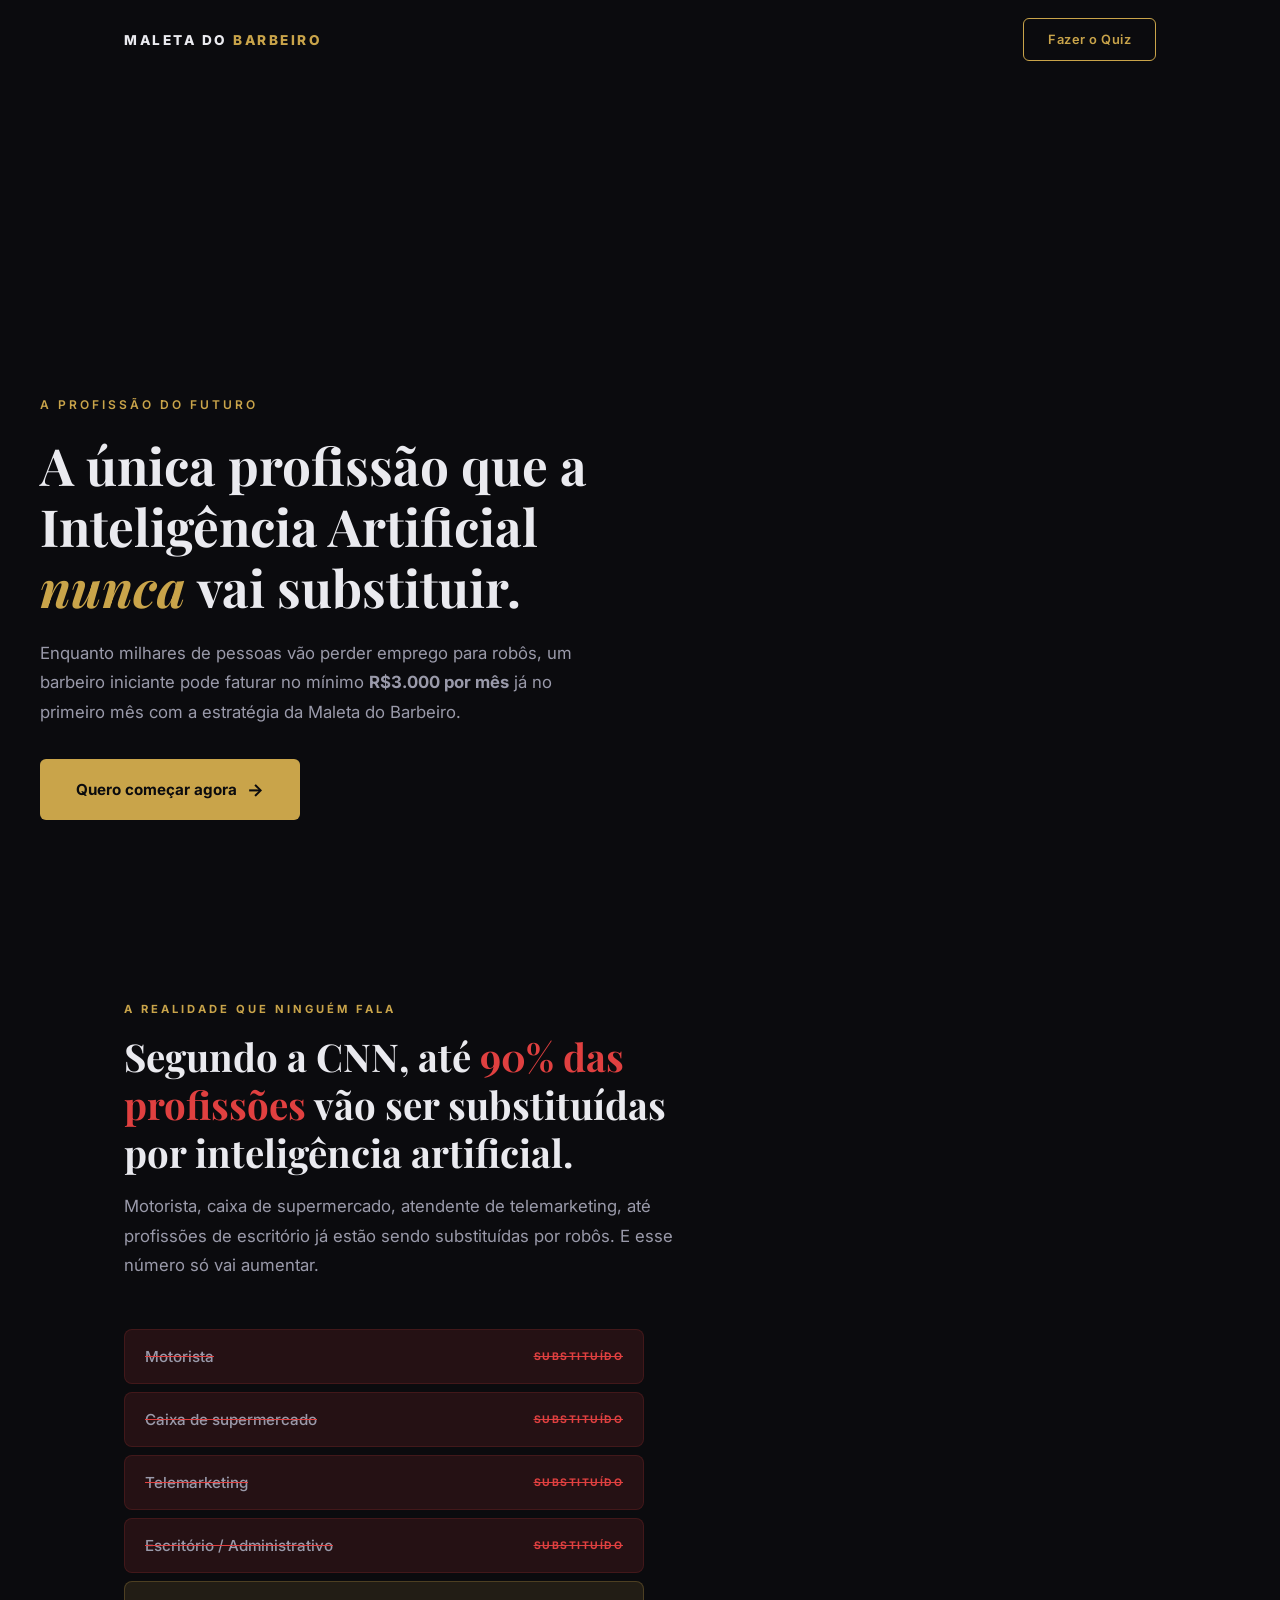
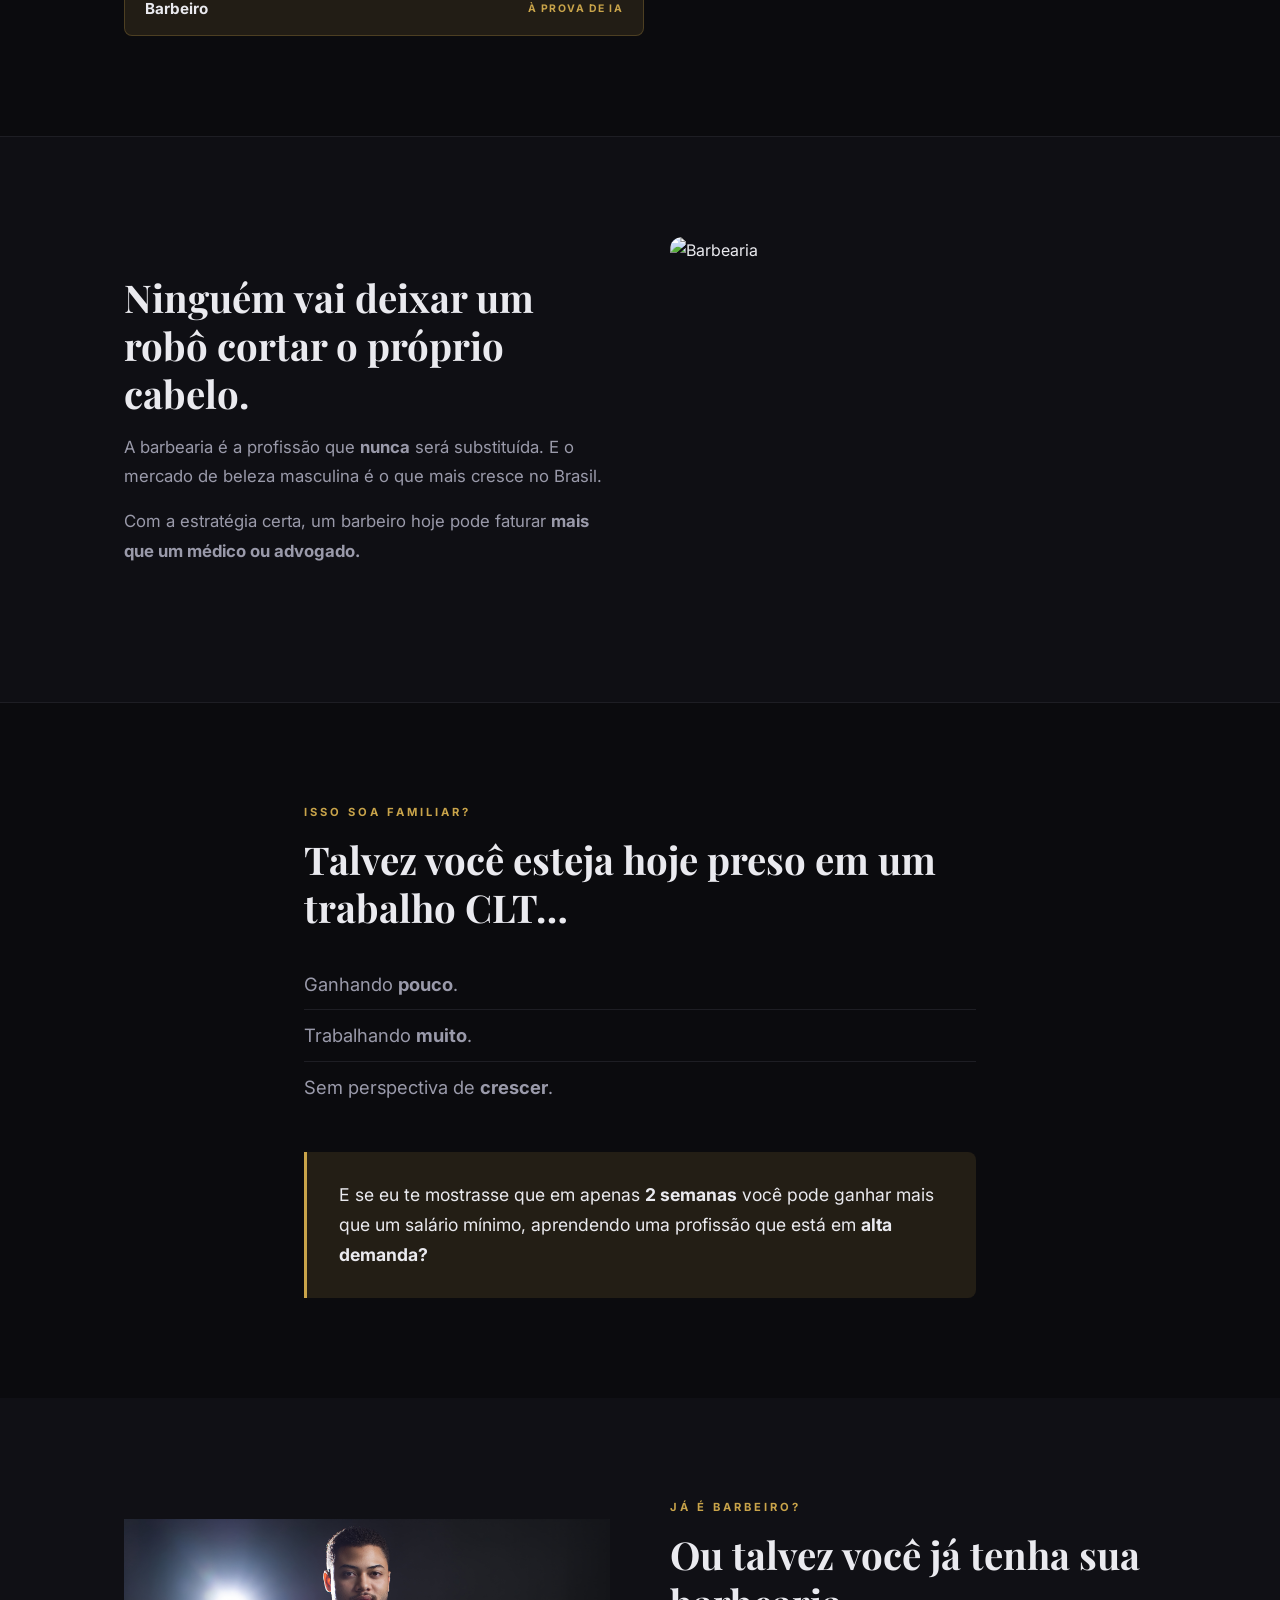
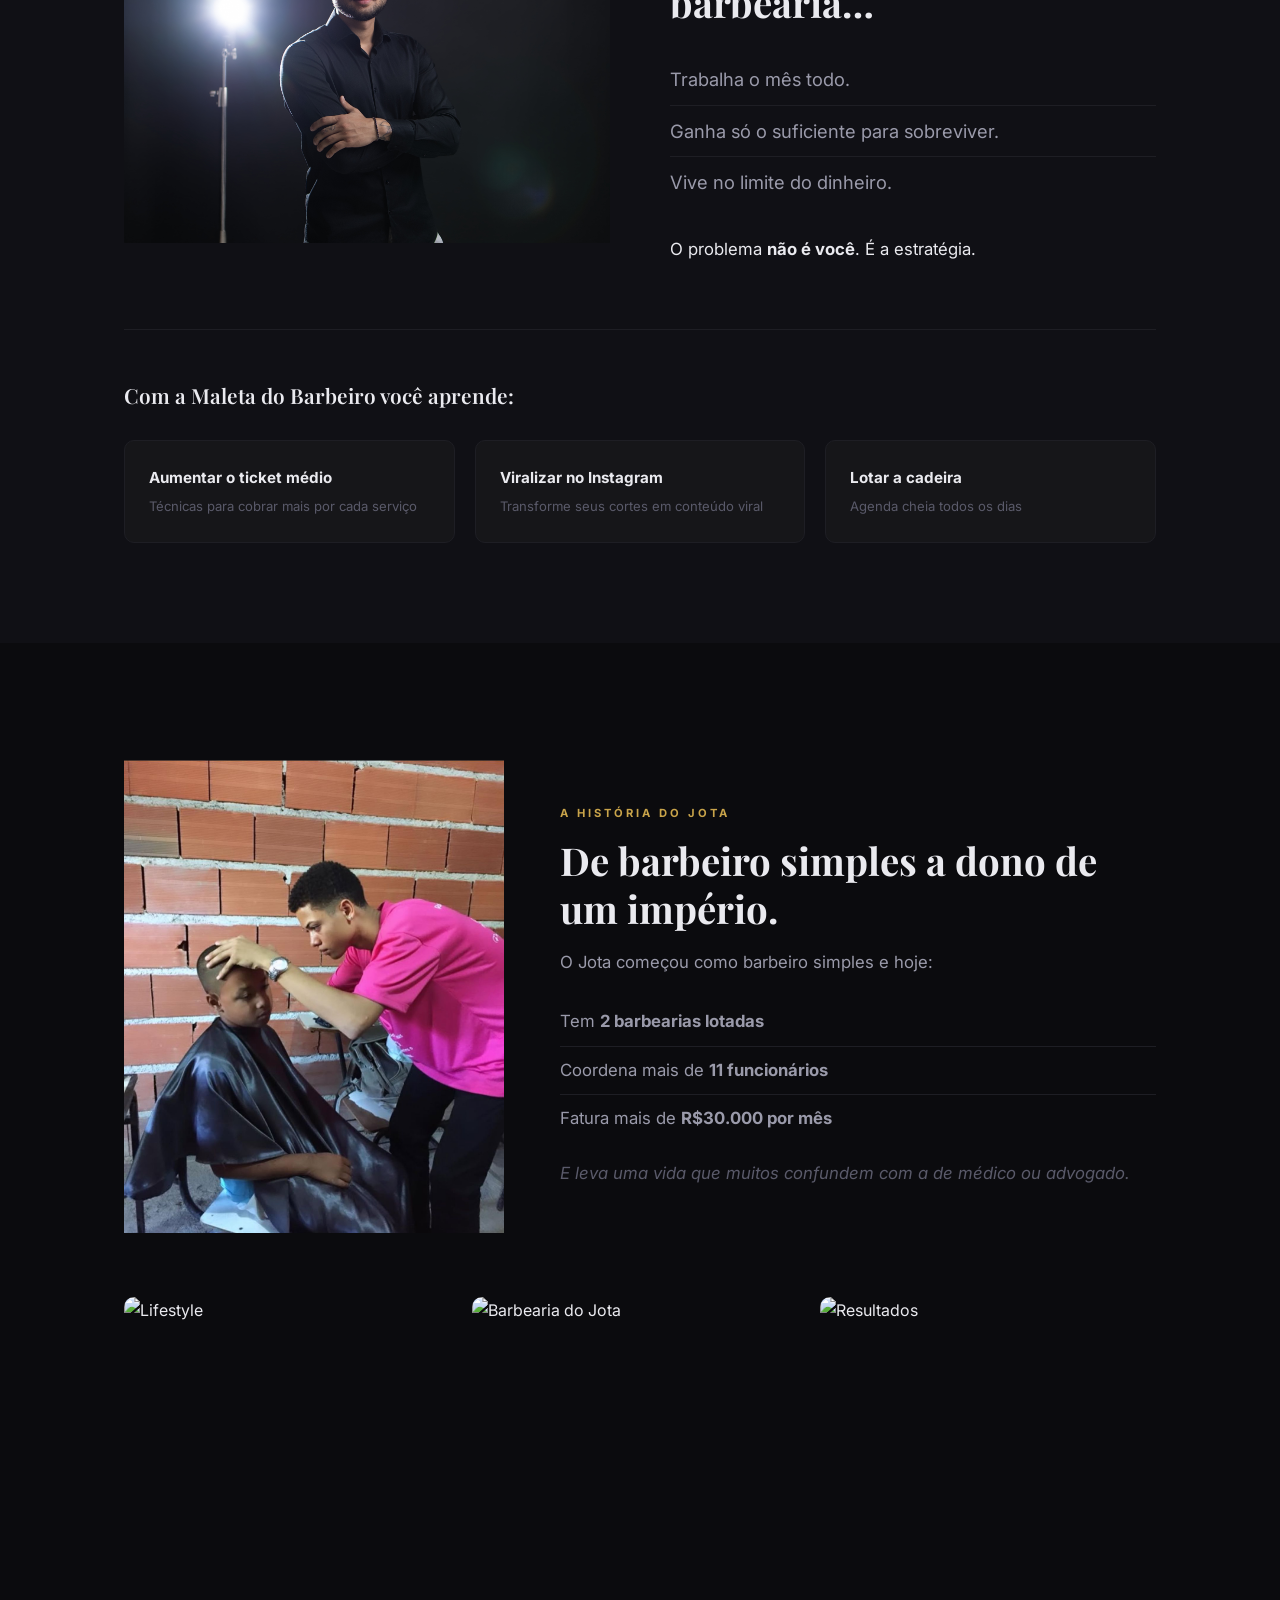
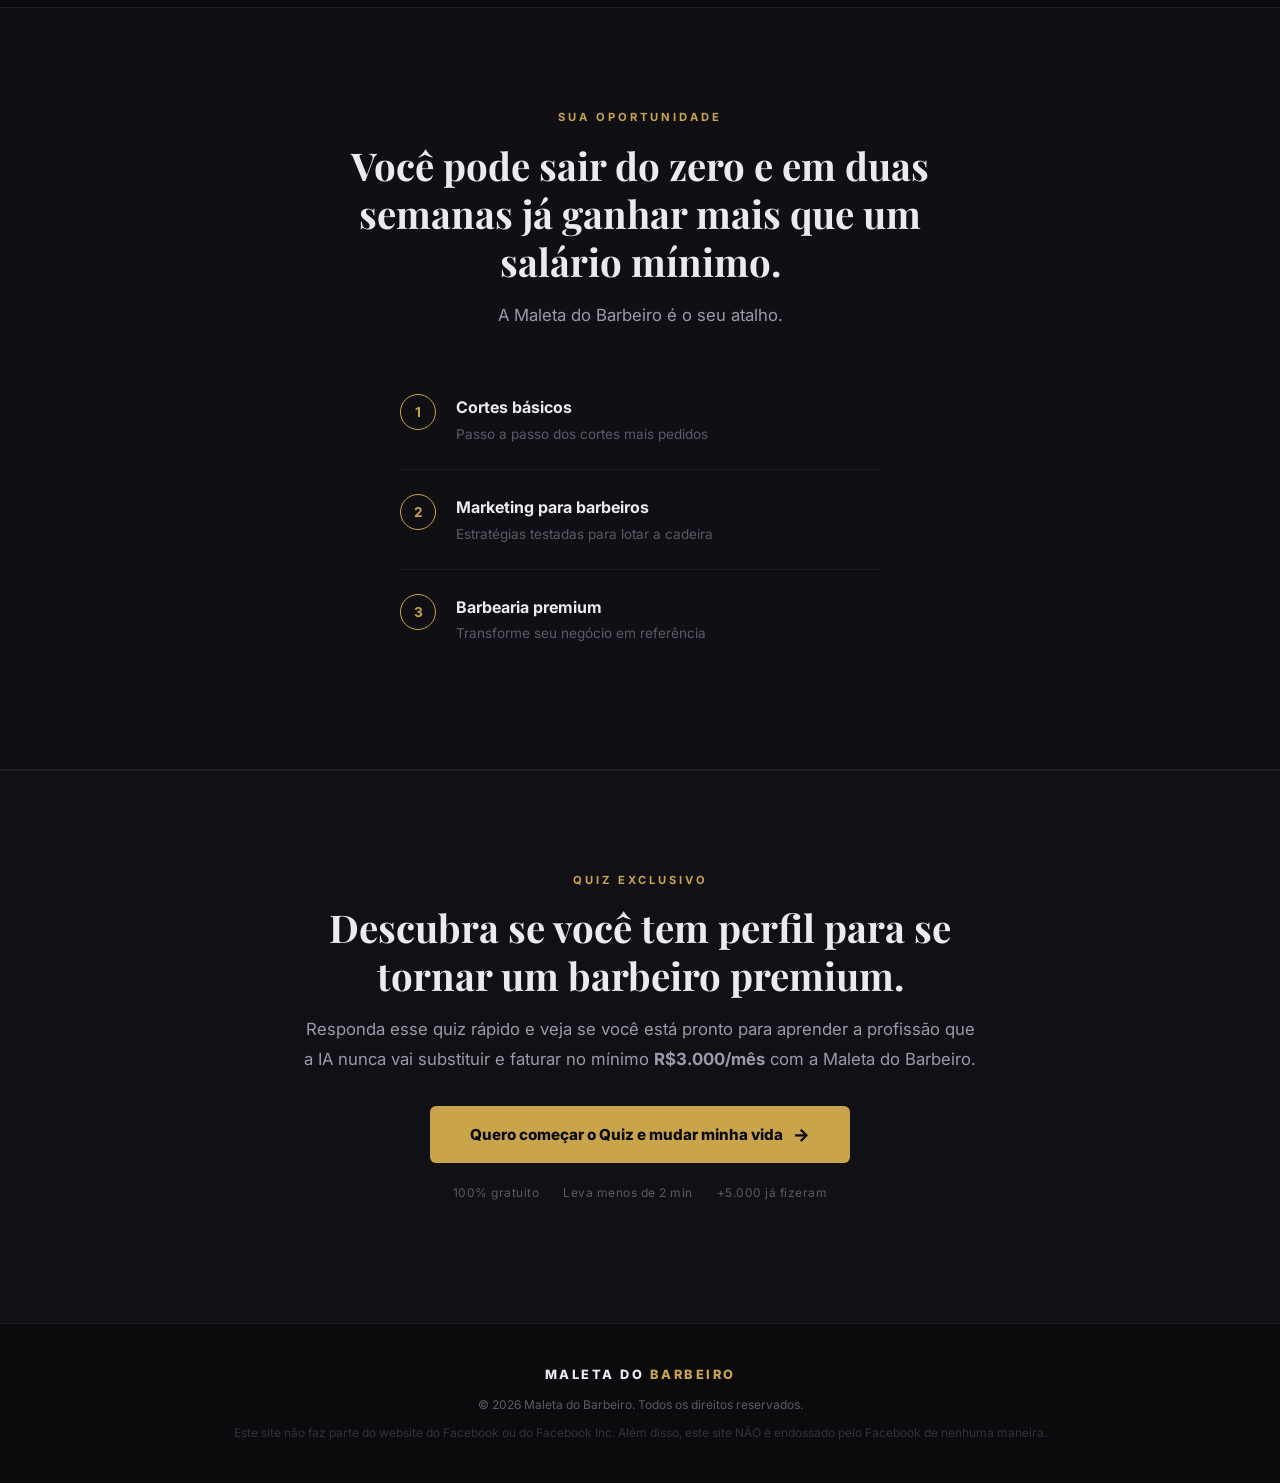
==== index.html @ 5187abcd "Initial commit: Maleta do Barbeiro landing page and quiz" ====
<!DOCTYPE html>
<html lang="pt-BR">
<head>
    <meta charset="UTF-8">
    <meta name="viewport" content="width=device-width, initial-scale=1.0">
    <title>Maleta do Barbeiro | A Profissão que a IA Nunca Vai Substituir</title>
    <meta name="description" content="Descubra como faturar no mínimo R$3.000/mês com a Maleta do Barbeiro. A profissão que a Inteligência Artificial nunca vai substituir.">
    <link rel="preconnect" href="https://fonts.googleapis.com">
    <link rel="preconnect" href="https://fonts.gstatic.com" crossorigin>
    <link href="https://fonts.googleapis.com/css2?family=Inter:wght@300;400;500;600;700;800;900&family=Playfair+Display:ital,wght@0,400;0,700;0,900;1,400;1,700&display=swap" rel="stylesheet">
    <link rel="stylesheet" href="styles.css">
</head>
<body>

    <!-- Navigation -->
    <nav class="navbar" id="navbar">
        <div class="nav-container">
            <div class="nav-logo">
                <span class="logo-text">MALETA DO <span class="gold">BARBEIRO</span></span>
            </div>
            <a href="#quiz-section" class="nav-cta">Fazer o Quiz</a>
        </div>
    </nav>

    <!-- DOBRA 1 – Hero -->
    <section class="hero" id="hero">
        <!-- IMAGEM: Coloque sua foto principal em images/hero/hero-bg.jpg -->
        <!-- Pode ser o Jota cortando cabelo, a barbearia, ou uma foto impactante -->
        <div class="hero-bg">
            <video src="images/video1.mp4" autoplay loop muted playsinline class="hero-video"></video>
            <div class="hero-gradient"></div>
        </div>
        <div class="hero-content">
            <p class="hero-eyebrow">A profissão do futuro</p>
            <h1 class="hero-title">
                A única profissão que a Inteligência Artificial
                <em>nunca</em> vai substituir.
            </h1>
            <p class="hero-subtitle">
                Enquanto milhares de pessoas vão perder emprego para robôs, um barbeiro iniciante pode faturar no mínimo
                <strong>R$3.000 por mês</strong> já no primeiro mês com a estratégia da Maleta do Barbeiro.
            </p>
            <a href="#quiz-section" class="hero-cta">
                Quero começar agora
                <span class="cta-arrow">&rarr;</span>
            </a>
        </div>
    </section>

    <!-- DOBRA 2 – A Realidade -->
    <section class="section" id="dobra2">
        <div class="container">
            <div class="text-block">
                <p class="section-label">A realidade que ninguém fala</p>
                <h2>
                    Segundo a CNN, até <span class="highlight-danger">90% das profissões</span>
                    vão ser substituídas por inteligência artificial.
                </h2>
                <p class="body-text">
                    Motorista, caixa de supermercado, atendente de telemarketing, até profissões de escritório
                    já estão sendo substituídas por robôs. E esse número só vai aumentar.
                </p>
            </div>
            <div class="jobs-replaced">
                <div class="job-item dead">
                    <span class="job-name">Motorista</span>
                    <span class="job-tag">Substituído</span>
                </div>
                <div class="job-item dead">
                    <span class="job-name">Caixa de supermercado</span>
                    <span class="job-tag">Substituído</span>
                </div>
                <div class="job-item dead">
                    <span class="job-name">Telemarketing</span>
                    <span class="job-tag">Substituído</span>
                </div>
                <div class="job-item dead">
                    <span class="job-name">Escritório / Administrativo</span>
                    <span class="job-tag">Substituído</span>
                </div>
                <div class="job-item alive">
                    <span class="job-name">Barbeiro</span>
                    <span class="job-tag safe-tag">À prova de IA</span>
                </div>
            </div>
        </div>
    </section>

    <!-- DOBRA 3 – Quebra de padrão -->
    <section class="section section-accent" id="dobra3">
        <div class="container">
            <div class="split-layout">
                <div class="split-text">
                    <h2 class="big-statement">
                        Ninguém vai deixar um robô cortar o próprio cabelo.
                    </h2>
                    <p class="body-text">
                        A barbearia é a profissão que <strong>nunca</strong> será substituída.
                        E o mercado de beleza masculina é o que mais cresce no Brasil.
                    </p>
                    <p class="body-text">
                        Com a estratégia certa, um barbeiro hoje pode faturar
                        <strong>mais que um médico ou advogado.</strong>
                    </p>
                </div>
                <div class="split-image">
                    <!-- IMAGEM: Coloque uma foto da barbearia ou do trabalho em images/barbearia/corte.jpg -->
                    <img src="images/IMG_6121.jpeg" alt="Barbearia" class="feature-img">
                </div>
            </div>
        </div>
    </section>

    <!-- DOBRA 4 – Identificação CLT -->
    <section class="section" id="dobra4">
        <div class="container narrow">
            <p class="section-label">Isso soa familiar?</p>
            <h2>
                Talvez você esteja hoje preso em um trabalho CLT…
            </h2>
            <div class="pain-points">
                <p class="pain">Ganhando <strong>pouco</strong>.</p>
                <p class="pain">Trabalhando <strong>muito</strong>.</p>
                <p class="pain">Sem perspectiva de <strong>crescer</strong>.</p>
            </div>
            <div class="callout">
                <p>
                    E se eu te mostrasse que em apenas <strong>2 semanas</strong> você pode ganhar
                    mais que um salário mínimo, aprendendo uma profissão que está em <strong>alta demanda?</strong>
                </p>
            </div>
        </div>
    </section>

    <!-- DOBRA 5 – Barbeiro estagnado -->
    <section class="section section-dark" id="dobra5">
        <div class="container">
            <div class="split-layout reverse">
                <div class="split-text">
                    <p class="section-label">Já é barbeiro?</p>
                    <h2>Ou talvez você já tenha sua barbearia…</h2>
                    <div class="pain-points">
                        <p class="pain">Trabalha o mês todo.</p>
                        <p class="pain">Ganha só o suficiente para sobreviver.</p>
                        <p class="pain">Vive no limite do dinheiro.</p>
                    </div>
                    <p class="body-text accent">
                        O problema <strong>não é você</strong>. É a estratégia.
                    </p>
                </div>
                <div class="split-image">
                    <!-- IMAGEM: Coloque uma foto de barbearia em images/barbearia/barbearia.jpg -->
                    <img src="images/IMG_6182.jpeg" alt="Estagnado" class="feature-img">
                </div>
            </div>
            <div class="benefits-strip">
                <h3>Com a Maleta do Barbeiro você aprende:</h3>
                <div class="benefits-row">
                    <div class="benefit">
                        <span class="benefit-title">Aumentar o ticket médio</span>
                        <span class="benefit-desc">Técnicas para cobrar mais por cada serviço</span>
                    </div>
                    <div class="benefit">
                        <span class="benefit-title">Viralizar no Instagram</span>
                        <span class="benefit-desc">Transforme seus cortes em conteúdo viral</span>
                    </div>
                    <div class="benefit">
                        <span class="benefit-title">Lotar a cadeira</span>
                        <span class="benefit-desc">Agenda cheia todos os dias</span>
                    </div>
                </div>
            </div>
        </div>
    </section>

    <!-- DOBRA 6 – Prova social / Jota -->
    <section class="section" id="dobra6">
        <div class="container">
            <div class="proof-layout">
                <div class="proof-photo">
                    <!-- IMAGEM: Coloque foto do Jota em images/jota/jota-principal.jpg -->
                    <img src="images/jota-img.jpeg" alt="Jota - fundador" class="proof-img">
                </div>
                <div class="proof-text">
                    <p class="section-label">A história do Jota</p>
                    <h2>De barbeiro simples a dono de um império.</h2>
                    <p class="body-text">
                        O Jota começou como barbeiro simples e hoje:
                    </p>
                    <ul class="proof-list">
                        <li>Tem <strong>2 barbearias lotadas</strong></li>
                        <li>Coordena mais de <strong>11 funcionários</strong></li>
                        <li>Fatura mais de <strong>R$30.000 por mês</strong></li>
                    </ul>
                    <p class="body-text subtle">
                        E leva uma vida que muitos confundem com a de médico ou advogado.
                    </p>
                </div>
            </div>
            <!-- IMAGENS: Coloque fotos do lifestyle em images/jota/ (jota-1.jpg, jota-2.jpg, jota-3.jpg) -->
            <div class="photo-strip">
                <img src="images/jota/jota-1.jpg" alt="Lifestyle" class="strip-img">
                <img src="images/jota/jota-2.jpg" alt="Barbearia do Jota" class="strip-img">
                <img src="images/jota/jota-3.jpg" alt="Resultados" class="strip-img">
            </div>
        </div>
    </section>

    <!-- DOBRA 7 – Oportunidade -->
    <section class="section section-accent" id="dobra7">
        <div class="container narrow center">
            <p class="section-label">Sua oportunidade</p>
            <h2>
                Você pode sair do zero e em <strong>duas semanas</strong>
                já ganhar mais que um salário mínimo.
            </h2>
            <p class="body-text">A Maleta do Barbeiro é o seu atalho.</p>
            <div class="steps">
                <div class="step">
                    <span class="step-num">1</span>
                    <div>
                        <span class="step-title">Cortes básicos</span>
                        <span class="step-desc">Passo a passo dos cortes mais pedidos</span>
                    </div>
                </div>
                <div class="step">
                    <span class="step-num">2</span>
                    <div>
                        <span class="step-title">Marketing para barbeiros</span>
                        <span class="step-desc">Estratégias testadas para lotar a cadeira</span>
                    </div>
                </div>
                <div class="step">
                    <span class="step-num">3</span>
                    <div>
                        <span class="step-title">Barbearia premium</span>
                        <span class="step-desc">Transforme seu negócio em referência</span>
                    </div>
                </div>
            </div>
        </div>
    </section>

    <!-- DOBRA 8 – Quiz -->
    <section class="section section-quiz" id="quiz-section">
        <div class="container narrow center">

            <!-- Quiz Intro -->
            <div id="quizIntro">
                <p class="section-label">Quiz exclusivo</p>
                <h2>
                    Descubra se você tem perfil para se tornar um barbeiro premium.
                </h2>
                <p class="body-text">
                    Responda esse quiz rápido e veja se você está pronto para aprender a profissão
                    que a IA nunca vai substituir e faturar no mínimo <strong>R$3.000/mês</strong> com a Maleta do Barbeiro.
                </p>
                <button class="main-cta" id="startQuiz">
                    Quero começar o Quiz e mudar minha vida
                    <span class="cta-arrow">&rarr;</span>
                </button>
                <div class="trust-row">
                    <span>100% gratuito</span>
                    <span>Leva menos de 2 min</span>
                    <span>+5.000 já fizeram</span>
                </div>
            </div>

            <!-- Quiz Questions -->
            <div id="quizContainer" style="display:none;">
                <div class="quiz-progress">
                    <div class="quiz-bar" id="progressBar"></div>
                </div>
                <p class="quiz-counter"><span id="currentQ">1</span> de <span id="totalQ">6</span></p>

                <div class="q active" data-q="1">
                    <h3>Qual é a sua situação profissional atual?</h3>
                    <!-- IMAGEM OPCIONAL: images/quiz/quiz-1.jpg -->
                    <img src="images/quiz/IMG_6121.jpeg" alt="" class="quiz-img" onerror="this.style.display='none'">
                    <div class="options">
                        <button class="opt" data-pts="3">
                            <strong>Trabalho CLT e quero mudar de vida</strong>
                            <span>Sei que mereço mais</span>
                        </button>
                        <button class="opt" data-pts="3">
                            <strong>Já sou barbeiro mas quero crescer</strong>
                            <span>Preciso de estratégias novas</span>
                        </button>
                        <button class="opt" data-pts="3">
                            <strong>Estou desempregado ou em transição</strong>
                            <span>Preciso de uma oportunidade</span>
                        </button>
                        <button class="opt" data-pts="2">
                            <strong>Sou autônomo em outra área</strong>
                            <span>Quero renda extra ou mudar de ramo</span>
                        </button>
                    </div>
                </div>

                <div class="q" data-q="2">
                    <h3>Quanto você quer faturar por mês como barbeiro?</h3>
                    <img src="images/quiz/IMG_6182.jpeg" alt="" class="quiz-img" onerror="this.style.display='none'">
                    <div class="options">
                        <button class="opt" data-pts="2">
                            <strong>R$3.000 a R$5.000</strong>
                            <span>Já seria uma mudança enorme pra mim</span>
                        </button>
                        <button class="opt" data-pts="3">
                            <strong>R$5.000 a R$10.000</strong>
                            <span>Quero viver com conforto</span>
                        </button>
                        <button class="opt" data-pts="4">
                            <strong>R$10.000 a R$30.000+</strong>
                            <span>Quero construir um império</span>
                        </button>
                    </div>
                </div>

                <div class="q" data-q="3">
                    <h3>Você se preocupa com o avanço da Inteligência Artificial?</h3>
                    <img src="images/quiz/quiz-3.jpg" alt="" class="quiz-img" onerror="this.style.display='none'">
                    <div class="options">
                        <button class="opt" data-pts="3">
                            <strong>Sim, tenho medo de perder meu emprego</strong>
                            <span>A IA está avançando rápido demais</span>
                        </button>
                        <button class="opt" data-pts="2">
                            <strong>Um pouco, mas ainda não pensei muito</strong>
                            <span>Sei que preciso me preparar</span>
                        </button>
                        <button class="opt" data-pts="3">
                            <strong>Já estou buscando uma profissão à prova de IA</strong>
                            <span>Quero segurança para o futuro</span>
                        </button>
                    </div>
                </div>

                <div class="q" data-q="4">
                    <h3>Quanto tempo você está disposto a dedicar para aprender?</h3>
                    <img src="images/quiz/quiz-4.jpg" alt="" class="quiz-img" onerror="this.style.display='none'">
                    <div class="options">
                        <button class="opt" data-pts="2">
                            <strong>1 a 2 horas por dia</strong>
                            <span>Tenho outras responsabilidades</span>
                        </button>
                        <button class="opt" data-pts="3">
                            <strong>3 a 5 horas por dia</strong>
                            <span>Estou comprometido com a mudança</span>
                        </button>
                        <button class="opt" data-pts="4">
                            <strong>Tempo integral — tudo ou nada</strong>
                            <span>Quero resultados o mais rápido possível</span>
                        </button>
                    </div>
                </div>

                <div class="q" data-q="5">
                    <h3>O que mais te atrai na profissão de barbeiro?</h3>
                    <img src="images/quiz/quiz-5.jpg" alt="" class="quiz-img" onerror="this.style.display='none'">
                    <div class="options">
                        <button class="opt" data-pts="3">
                            <strong>Liberdade e ser meu próprio chefe</strong>
                            <span>Chega de depender de patrão</span>
                        </button>
                        <button class="opt" data-pts="3">
                            <strong>O potencial de ganhar muito dinheiro</strong>
                            <span>Quero dar uma vida melhor pra minha família</span>
                        </button>
                        <button class="opt" data-pts="3">
                            <strong>É uma arte e gosto de trabalhar com pessoas</strong>
                            <span>Quero fazer o que amo e ser pago por isso</span>
                        </button>
                        <button class="opt" data-pts="3">
                            <strong>Segurança — profissão que sempre vai existir</strong>
                            <span>Nunca vou ficar sem renda</span>
                        </button>
                    </div>
                </div>

                <div class="q" data-q="6">
                    <h3>Se existisse um método comprovado para começar, você começaria agora?</h3>
                    <img src="images/quiz/quiz-6.jpg" alt="" class="quiz-img" onerror="this.style.display='none'">
                    <div class="options">
                        <button class="opt" data-pts="4">
                            <strong>SIM! Eu só preciso do caminho certo</strong>
                            <span>Me mostra o que fazer que eu faço</span>
                        </button>
                        <button class="opt" data-pts="2">
                            <strong>Talvez, depende das condições</strong>
                            <span>Quero entender mais antes de decidir</span>
                        </button>
                        <button class="opt" data-pts="5">
                            <strong>Com certeza! Já deveria ter começado ontem</strong>
                            <span>Cada dia que passa é dinheiro perdido</span>
                        </button>
                    </div>
                </div>
            </div>

            <!-- Result -->
            <div id="quizResult" style="display:none;">
                <div class="result-box">
                    <p class="result-tag">Resultado do seu perfil</p>
                    <h2>Você tem perfil de <strong>barbeiro premium</strong>.</h2>
                    <div class="score-ring">
                        <svg viewBox="0 0 120 120">
                            <circle class="ring-bg" cx="60" cy="60" r="54"/>
                            <circle class="ring-fill" cx="60" cy="60" r="54" id="scoreCircle"/>
                        </svg>
                        <span class="ring-text" id="scoreText">0%</span>
                    </div>
                    <p class="ring-label">compatibilidade com o método</p>
                    <p class="body-text">
                        Suas respostas mostram que você tem tudo para se tornar um barbeiro de sucesso.
                        Você está a um passo de aprender a profissão que a IA nunca vai substituir
                        e faturar no mínimo <strong>R$3.000/mês.</strong>
                    </p>
                    <ul class="check-list">
                        <li>Acesso completo ao método Maleta do Barbeiro</li>
                        <li>Passo a passo dos cortes mais lucrativos</li>
                        <li>Estratégias de marketing para lotar sua agenda</li>
                        <li>Suporte direto do Jota e sua equipe</li>
                    </ul>
                    <a href="#" class="main-cta" id="resultCta">
                        QUERO GARANTIR MINHA VAGA NA MALETA DO BARBEIRO
                        <span class="cta-arrow">&rarr;</span>
                    </a>
                    <p class="urgency">Restam poucas vagas com preço promocional</p>
                </div>
            </div>
        </div>
    </section>

    <!-- Footer -->
    <footer class="footer">
        <div class="container center">
            <span class="footer-logo">MALETA DO <span class="gold">BARBEIRO</span></span>
            <p>© 2026 Maleta do Barbeiro. Todos os direitos reservados.</p>
            <p class="disclaimer">Este site não faz parte do website do Facebook ou do Facebook Inc. Além disso, este site NÃO é endossado pelo Facebook de nenhuma maneira.</p>
        </div>
    </footer>

    <script src="script.js"></script>
</body>
</html>
---- styles.css ----
/* ============================================
   MALETA DO BARBEIRO — Organic / Editorial Style
   ============================================ */

:root {
    --bg: #0b0b0e;
    --bg-alt: #101015;
    --bg-accent: #0f0f14;
    --surface: #161619;
    --border: #1e1e24;
    --text: #eaeaef;
    --text-mid: #9a9aaa;
    --text-dim: #5a5a6a;
    --gold: #c9a44a;
    --gold-soft: rgba(201, 164, 74, 0.12);
    --red: #e04040;
    --red-soft: rgba(224, 64, 64, 0.12);
    --green: #2ecc71;
    --green-soft: rgba(46, 204, 113, 0.1);
    --font: 'Inter', system-ui, -apple-system, sans-serif;
    --display: 'Playfair Display', Georgia, serif;
}

/* === Reset === */
*, *::before, *::after { margin: 0; padding: 0; box-sizing: border-box; }
html { scroll-behavior: smooth; overflow-x: hidden; }
body {
    font-family: var(--font);
    background: var(--bg);
    color: var(--text);
    line-height: 1.65;
    -webkit-font-smoothing: antialiased;
}
img { max-width: 100%; display: block; }
a { color: inherit; text-decoration: none; }

/* === Utilities === */
.container { max-width: 1080px; margin: 0 auto; padding: 0 24px; }
.narrow { max-width: 720px; }
.center { text-align: center; }
.gold { color: var(--gold); }
.highlight-danger { color: var(--red); font-weight: 700; }
.body-text { color: var(--text-mid); font-size: 1.05rem; line-height: 1.75; margin-top: 16px; }
.body-text.accent { color: var(--text); margin-top: 24px; }
.body-text.subtle { color: var(--text-dim); font-style: italic; margin-top: 16px; }

/* Reveal on scroll */
.reveal { opacity: 0; transform: translateY(28px); transition: opacity 0.7s ease, transform 0.7s ease; }
.reveal.visible { opacity: 1; transform: none; }

/* === Navbar === */
.navbar {
    position: fixed; top: 0; left: 0; right: 0; z-index: 100;
    padding: 18px 0;
    transition: background 0.3s, padding 0.3s, backdrop-filter 0.3s;
}
.navbar.scrolled {
    background: rgba(11,11,14,0.92);
    backdrop-filter: blur(16px);
    padding: 12px 0;
    border-bottom: 1px solid var(--border);
}
.nav-container {
    max-width: 1080px; margin: 0 auto; padding: 0 24px;
    display: flex; align-items: center; justify-content: space-between;
}
.logo-text { font-weight: 800; font-size: 0.85rem; letter-spacing: 2.5px; }
.nav-cta {
    padding: 10px 24px;
    border: 1px solid var(--gold);
    color: var(--gold);
    font-weight: 600; font-size: 0.8rem; letter-spacing: 0.5px;
    border-radius: 6px;
    transition: all 0.3s ease;
}
.nav-cta:hover { background: var(--gold); color: #000; }

/* === HERO === */
.hero {
    position: relative;
    min-height: 100vh;
    display: flex; align-items: flex-end;
    padding: 0 0 80px 0;
    overflow: hidden;
}
.hero-bg {
    position: absolute; inset: 0; z-index: 0;
}
.hero-bg img, .hero-video {
    width: 100%; height: 100%;
    object-fit: cover;
    opacity: 0.35;
}
/* Fallback gradient when no image present */
.hero-bg img[src=""],
.hero-bg img:not([src]),
.hero-video[src=""],
.hero-video:not([src]) {
    display: none;
}
.hero-gradient {
    position: absolute; inset: 0;
    background:
        linear-gradient(to top, var(--bg) 0%, transparent 50%),
        linear-gradient(to right, var(--bg) 0%, transparent 60%);
}
.hero-content {
    position: relative; z-index: 1;
    max-width: 680px;
    padding: 0 40px;
}
.hero-eyebrow {
    font-size: 0.75rem;
    font-weight: 600;
    letter-spacing: 3px;
    text-transform: uppercase;
    color: var(--gold);
    margin-bottom: 20px;
}
.hero-title {
    font-family: var(--display);
    font-size: clamp(2rem, 5vw, 3.2rem);
    font-weight: 700;
    line-height: 1.2;
    margin-bottom: 20px;
}
.hero-title em {
    font-style: italic;
    color: var(--gold);
}
.hero-subtitle {
    color: var(--text-mid);
    font-size: 1.05rem;
    line-height: 1.75;
    margin-bottom: 32px;
    max-width: 560px;
}
.hero-cta {
    display: inline-flex; align-items: center; gap: 10px;
    padding: 16px 36px;
    background: var(--gold);
    color: #0b0b0e;
    font-weight: 700; font-size: 0.95rem;
    border-radius: 6px;
    transition: all 0.3s ease;
}
.hero-cta:hover { filter: brightness(1.1); transform: translateY(-2px); }
.cta-arrow { font-size: 1.1rem; transition: transform 0.3s; }
.hero-cta:hover .cta-arrow { transform: translateX(4px); }

/* === SECTIONS === */
.section { padding: 100px 0; }
.section-dark { background: var(--bg-alt); }
.section-accent {
    background: var(--bg-accent);
    border-top: 1px solid var(--border);
    border-bottom: 1px solid var(--border);
}

.section-label {
    font-size: 0.7rem;
    font-weight: 700;
    letter-spacing: 3px;
    text-transform: uppercase;
    color: var(--gold);
    margin-bottom: 14px;
}
.section h2, h2 {
    font-family: var(--display);
    font-size: clamp(1.6rem, 3.5vw, 2.4rem);
    font-weight: 700;
    line-height: 1.25;
}

.text-block {
    max-width: 600px;
    margin-bottom: 48px;
}

/* === Jobs replaced list === */
.jobs-replaced {
    display: flex; flex-direction: column; gap: 8px;
    max-width: 520px;
}
.job-item {
    display: flex; align-items: center; justify-content: space-between;
    padding: 14px 20px;
    border-radius: 8px;
    font-size: 0.95rem;
    font-weight: 500;
    transition: all 0.3s ease;
}
.job-item.dead {
    background: var(--red-soft);
    border: 1px solid rgba(224,64,64,0.15);
    color: var(--text-mid);
    text-decoration: line-through;
    text-decoration-color: var(--red);
}
.job-tag {
    font-size: 0.65rem;
    font-weight: 700;
    letter-spacing: 1.5px;
    text-transform: uppercase;
    color: var(--red);
}
.job-item.alive {
    background: var(--gold-soft);
    border: 1px solid rgba(201,164,74,0.25);
    color: var(--text);
    text-decoration: none;
    font-weight: 700;
}
.safe-tag { color: var(--gold) !important; }

/* === Split layout === */
.split-layout {
    display: grid;
    grid-template-columns: 1fr 1fr;
    gap: 60px;
    align-items: center;
}
.split-layout.reverse { direction: rtl; }
.split-layout.reverse > * { direction: ltr; }

.feature-img {
    width: 100%;
    border-radius: 12px;
    aspect-ratio: 4/3;
    object-fit: contain;
    background: transparent;
    border: none;
}
/* Fallback when image not loaded */
.feature-img[src=""],
.feature-img:not([src]) {
    min-height: 300px;
}

/* === Pain points === */
.pain-points { margin: 28px 0; }
.pain {
    font-size: 1.15rem;
    color: var(--text-mid);
    padding: 10px 0;
    border-bottom: 1px solid var(--border);
}
.pain:last-child { border-bottom: none; }

/* === Callout box === */
.callout {
    margin-top: 40px;
    padding: 28px 32px;
    background: var(--gold-soft);
    border-left: 3px solid var(--gold);
    border-radius: 0 8px 8px 0;
}
.callout p { font-size: 1.1rem; line-height: 1.7; color: var(--text); }

/* === Benefits strip === */
.benefits-strip {
    margin-top: 64px;
    padding-top: 48px;
    border-top: 1px solid var(--border);
}
.benefits-strip h3 {
    font-family: var(--display);
    font-size: 1.3rem;
    margin-bottom: 28px;
    font-weight: 600;
}
.benefits-row {
    display: grid;
    grid-template-columns: repeat(3, 1fr);
    gap: 20px;
}
.benefit {
    padding: 24px;
    background: var(--surface);
    border: 1px solid var(--border);
    border-radius: 10px;
    display: flex; flex-direction: column; gap: 6px;
    transition: border-color 0.3s;
}
.benefit:hover { border-color: var(--gold); }
.benefit-title { font-weight: 700; font-size: 0.95rem; }
.benefit-desc { font-size: 0.82rem; color: var(--text-dim); }

/* === Proof / Jota === */
.proof-layout {
    display: grid;
    grid-template-columns: 380px 1fr;
    gap: 56px;
    align-items: center;
    margin-bottom: 48px;
}
.proof-img {
    width: 100%;
    border-radius: 14px;
    aspect-ratio: 3/4;
    object-fit: contain;
    background: transparent;
    border: none;
}
.proof-list {
    list-style: none;
    margin-top: 20px;
}
.proof-list li {
    padding: 10px 0;
    border-bottom: 1px solid var(--border);
    font-size: 1.05rem;
    color: var(--text-mid);
}
.proof-list li:last-child { border-bottom: none; }

/* Photo strip */
.photo-strip {
    display: grid;
    grid-template-columns: repeat(3, 1fr);
    gap: 12px;
    margin-top: 12px;
}
.strip-img {
    width: 100%;
    aspect-ratio: 16/10;
    object-fit: contain;
    border-radius: 10px;
    background: transparent;
    border: none;
    transition: transform 0.4s;
}
.strip-img:hover { transform: scale(1.02); }

/* === Steps === */
.steps {
    display: flex; flex-direction: column;
    gap: 0;
    margin-top: 40px;
    text-align: left;
    max-width: 480px;
    margin-left: auto; margin-right: auto;
}
.step {
    display: flex; align-items: flex-start; gap: 20px;
    padding: 24px 0;
    border-bottom: 1px solid var(--border);
}
.step:last-child { border-bottom: none; }
.step-num {
    flex-shrink: 0;
    width: 36px; height: 36px;
    display: flex; align-items: center; justify-content: center;
    border-radius: 50%;
    border: 1px solid var(--gold);
    color: var(--gold);
    font-weight: 700; font-size: 0.85rem;
}
.step-title { display: block; font-weight: 700; font-size: 1rem; }
.step-desc { display: block; font-size: 0.85rem; color: var(--text-dim); margin-top: 2px; }

/* === QUIZ SECTION === */
.section-quiz {
    background: var(--bg-alt);
    border-top: 1px solid var(--border);
    padding: 100px 0 120px;
}

.main-cta {
    display: inline-flex; align-items: center; gap: 10px;
    padding: 18px 40px;
    background: var(--gold);
    color: #0b0b0e;
    border: none;
    font-family: var(--font);
    font-weight: 800; font-size: 0.95rem;
    border-radius: 6px;
    cursor: pointer;
    transition: all 0.3s ease;
    margin-top: 32px;
}
.main-cta:hover { filter: brightness(1.1); transform: translateY(-2px); }

.trust-row {
    display: flex; align-items: center; justify-content: center;
    gap: 24px;
    margin-top: 20px;
    flex-wrap: wrap;
}
.trust-row span {
    font-size: 0.75rem;
    color: var(--text-dim);
    letter-spacing: 0.5px;
}

/* Quiz progress */
.quiz-progress {
    height: 3px;
    background: var(--border);
    border-radius: 3px;
    margin-bottom: 6px;
    overflow: hidden;
}
.quiz-bar {
    height: 100%;
    background: var(--gold);
    width: 0%;
    border-radius: 3px;
    transition: width 0.5s ease;
}
.quiz-counter {
    font-size: 0.75rem;
    color: var(--text-dim);
    margin-bottom: 36px;
}

/* Questions */
.q { display: none; }
.q.active { display: block; animation: fadeSlide 0.4s ease; }
@keyframes fadeSlide {
    from { opacity: 0; transform: translateX(20px); }
    to { opacity: 1; transform: none; }
}
.q h3 {
    font-family: var(--display);
    font-size: 1.35rem;
    font-weight: 600;
    margin-bottom: 24px;
    line-height: 1.35;
}
.quiz-img {
    width: 100%;
    max-height: 200px;
    object-fit: contain;
    border-radius: 10px;
    margin-bottom: 24px;
    background: transparent;
    border: none;
}
.options { display: flex; flex-direction: column; gap: 10px; }
.opt {
    text-align: left;
    padding: 18px 22px;
    background: var(--surface);
    border: 1px solid var(--border);
    border-radius: 8px;
    cursor: pointer;
    transition: all 0.25s ease;
    color: var(--text);
    font-family: var(--font);
    font-size: 0.95rem;
    display: flex; flex-direction: column; gap: 2px;
}
.opt span { font-size: 0.8rem; color: var(--text-dim); font-weight: 400; }
.opt:hover {
    border-color: var(--gold);
    background: var(--gold-soft);
    transform: translateX(6px);
}
.opt.selected {
    border-color: var(--gold);
    background: var(--gold-soft);
}

/* === Result === */
.result-box { padding: 20px 0; }
.result-tag {
    font-size: 0.7rem;
    font-weight: 700;
    letter-spacing: 3px;
    text-transform: uppercase;
    color: var(--gold);
    margin-bottom: 14px;
}
.result-box h2 {
    margin-bottom: 32px;
}

/* Score ring */
.score-ring {
    position: relative;
    width: 110px; height: 110px;
    margin: 0 auto 8px;
}
.score-ring svg { transform: rotate(-90deg); }
.ring-bg { fill: none; stroke: var(--border); stroke-width: 5; }
.ring-fill {
    fill: none;
    stroke: var(--gold);
    stroke-width: 5;
    stroke-linecap: round;
    stroke-dasharray: 339.292;
    stroke-dashoffset: 339.292;
    transition: stroke-dashoffset 2s cubic-bezier(0.4, 0, 0.2, 1);
}
.ring-text {
    position: absolute;
    top: 50%; left: 50%;
    transform: translate(-50%, -50%);
    font-size: 1.6rem;
    font-weight: 800;
    color: var(--gold);
}
.ring-label {
    font-size: 0.75rem;
    color: var(--text-dim);
    margin-bottom: 28px;
    letter-spacing: 0.5px;
}

/* Check list */
.check-list {
    list-style: none;
    text-align: left;
    max-width: 420px;
    margin: 28px auto 36px;
}
.check-list li {
    padding: 10px 0 10px 28px;
    position: relative;
    font-size: 0.92rem;
    color: var(--text-mid);
    border-bottom: 1px solid var(--border);
}
.check-list li:last-child { border-bottom: none; }
.check-list li::before {
    content: '✓';
    position: absolute;
    left: 0;
    color: var(--green);
    font-weight: 700;
}

.urgency {
    margin-top: 16px;
    font-size: 0.8rem;
    color: var(--red);
    font-weight: 600;
}

/* === Footer === */
.footer {
    padding: 40px 0;
    border-top: 1px solid var(--border);
}
.footer-logo {
    font-weight: 800;
    font-size: 0.8rem;
    letter-spacing: 2.5px;
    display: block;
    margin-bottom: 10px;
}
.footer p { font-size: 0.75rem; color: var(--text-dim); }
.disclaimer { margin-top: 8px; opacity: 0.5; }

/* === Responsive === */
@media (max-width: 900px) {
    .split-layout, .proof-layout {
        grid-template-columns: 1fr;
        gap: 36px;
    }
    .split-layout.reverse { direction: ltr; }
    .benefits-row { grid-template-columns: 1fr; }
    .photo-strip { grid-template-columns: 1fr; }
}
@media (max-width: 600px) {
    .section { padding: 64px 0; }
    .hero { padding-bottom: 48px; }
    .hero-content { padding: 0 20px; }
    .hero-title { font-size: 1.7rem; }
    .main-cta { padding: 16px 28px; font-size: 0.85rem; }
    .trust-row { flex-direction: column; gap: 6px; }
    .proof-layout { grid-template-columns: 1fr; }
    .proof-img { aspect-ratio: 1/1; max-width: 280px; margin: 0 auto; }
}

/* Scrollbar */
::-webkit-scrollbar { width: 6px; }
::-webkit-scrollbar-track { background: var(--bg); }
::-webkit-scrollbar-thumb { background: #2a2a30; border-radius: 3px; }
::selection { background: rgba(201,164,74,0.25); }

/* === Reposicionamento de Imagens === */
.img-top { object-position: top !important; }
.img-bottom { object-position: bottom !important; }
.img-left { object-position: left !important; }
.img-right { object-position: right !important; }
.img-contain { 
    object-fit: contain !important; 
    background: transparent !important; 
    border: none !important; 
}
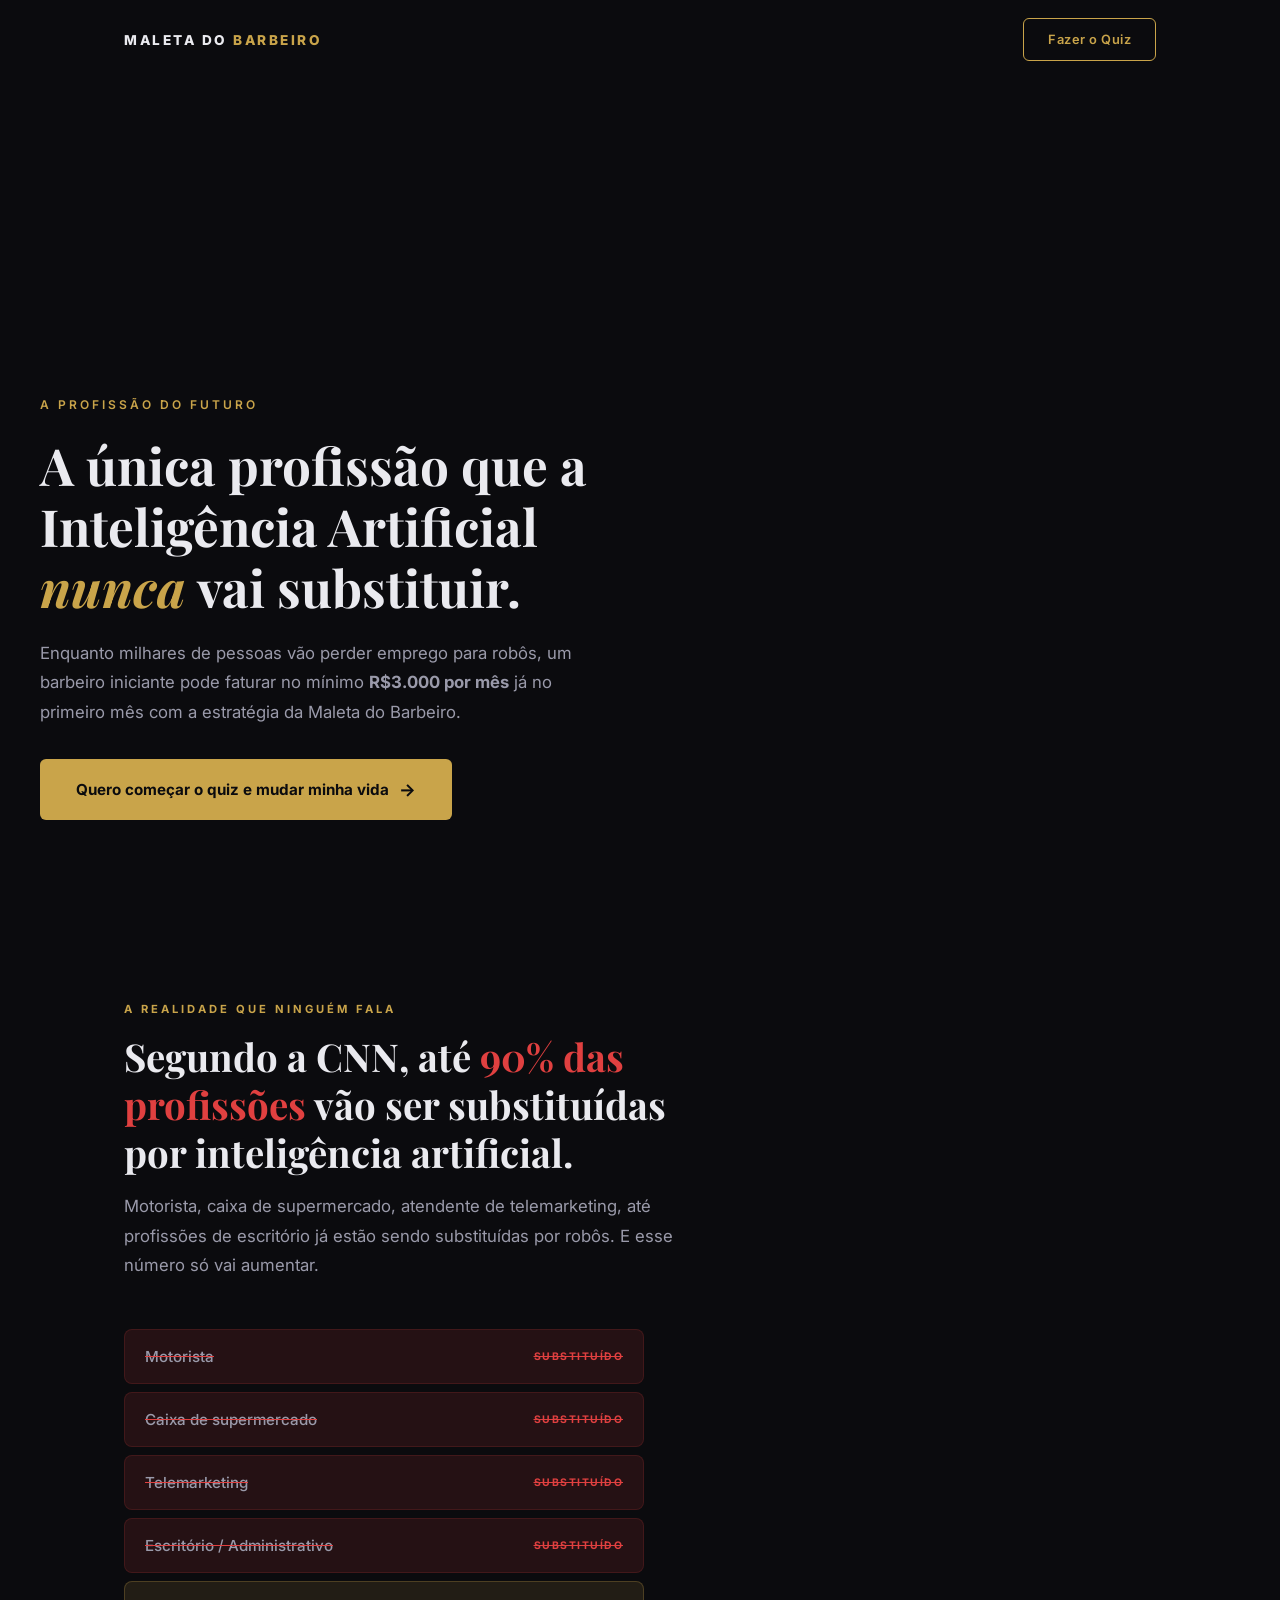
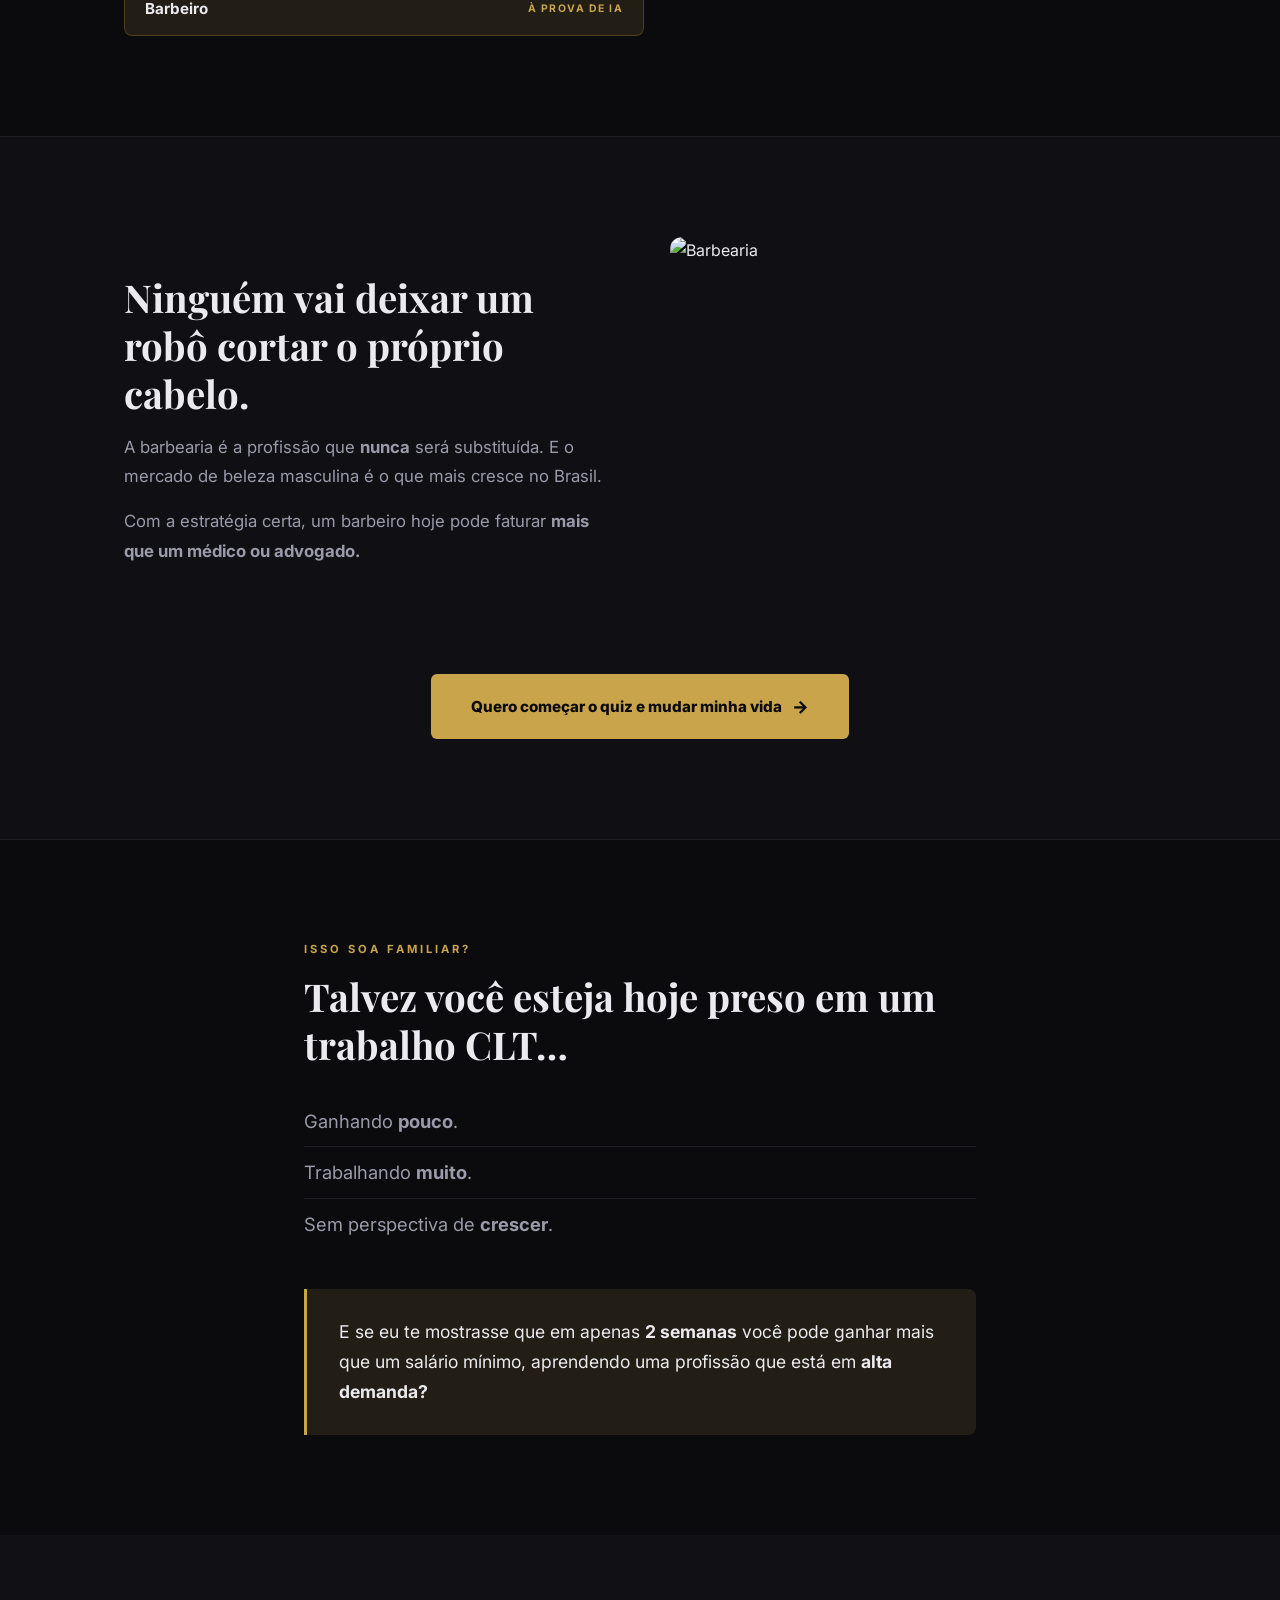
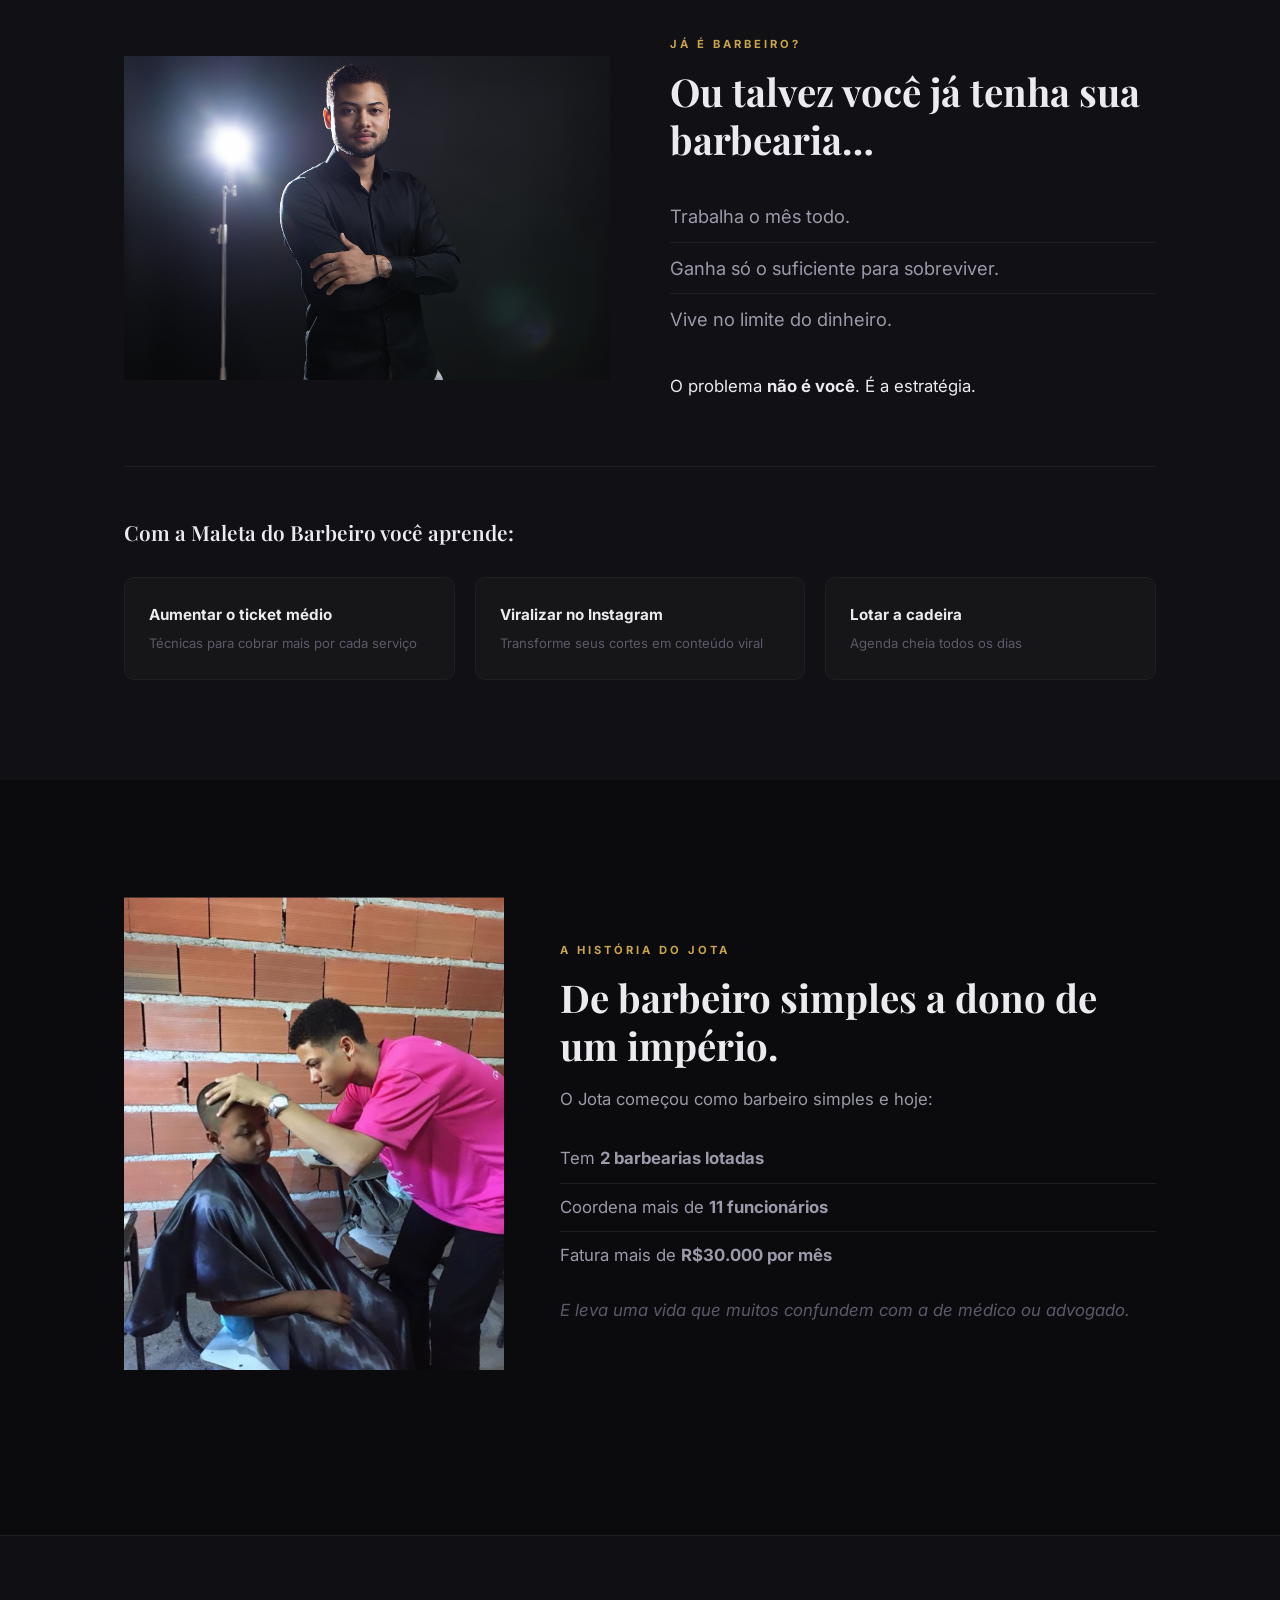
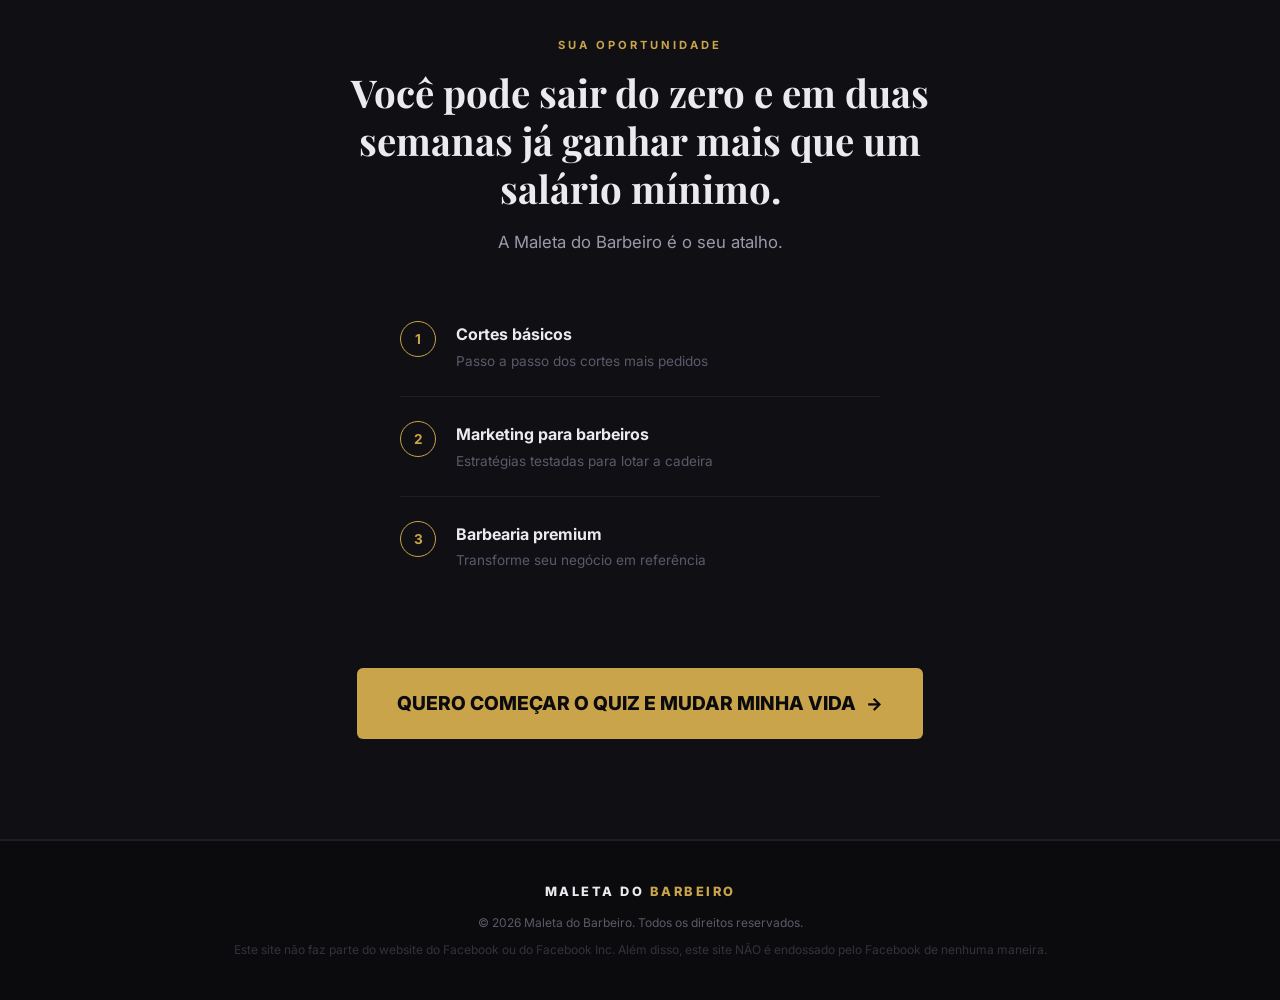
==== commit 766ca05e: "Separate quiz into its own page and add more CTAs" ====
--- a/index.html
+++ b/index.html
@@ -18,7 +18,7 @@
             <div class="nav-logo">
                 <span class="logo-text">MALETA DO <span class="gold">BARBEIRO</span></span>
             </div>
-            <a href="#quiz-section" class="nav-cta">Fazer o Quiz</a>
+            <a href="quiz.html" class="nav-cta">Fazer o Quiz</a>
         </div>
     </nav>
 
@@ -40,8 +40,8 @@
                 Enquanto milhares de pessoas vão perder emprego para robôs, um barbeiro iniciante pode faturar no mínimo
                 <strong>R$3.000 por mês</strong> já no primeiro mês com a estratégia da Maleta do Barbeiro.
             </p>
-            <a href="#quiz-section" class="hero-cta">
-                Quero começar agora
+            <a href="quiz.html" class="hero-cta">
+                Quero começar o quiz e mudar minha vida
                 <span class="cta-arrow">&rarr;</span>
             </a>
         </div>
@@ -107,6 +107,12 @@
                     <!-- IMAGEM: Coloque uma foto da barbearia ou do trabalho em images/barbearia/corte.jpg -->
                     <img src="images/IMG_6121.jpeg" alt="Barbearia" class="feature-img">
                 </div>
+            </div>
+            <div style="text-align: center; margin-top: 40px;">
+                <a href="quiz.html" class="main-cta">
+                    Quero começar o quiz e mudar minha vida
+                    <span class="cta-arrow">&rarr;</span>
+                </a>
             </div>
         </div>
     </section>
@@ -196,12 +202,6 @@
                         E leva uma vida que muitos confundem com a de médico ou advogado.
                     </p>
                 </div>
-            </div>
-            <!-- IMAGENS: Coloque fotos do lifestyle em images/jota/ (jota-1.jpg, jota-2.jpg, jota-3.jpg) -->
-            <div class="photo-strip">
-                <img src="images/jota/jota-1.jpg" alt="Lifestyle" class="strip-img">
-                <img src="images/jota/jota-2.jpg" alt="Barbearia do Jota" class="strip-img">
-                <img src="images/jota/jota-3.jpg" alt="Resultados" class="strip-img">
             </div>
         </div>
     </section>
@@ -238,195 +238,12 @@
                     </div>
                 </div>
             </div>
-        </div>
-    </section>
-
-    <!-- DOBRA 8 – Quiz -->
-    <section class="section section-quiz" id="quiz-section">
-        <div class="container narrow center">
-
-            <!-- Quiz Intro -->
-            <div id="quizIntro">
-                <p class="section-label">Quiz exclusivo</p>
-                <h2>
-                    Descubra se você tem perfil para se tornar um barbeiro premium.
-                </h2>
-                <p class="body-text">
-                    Responda esse quiz rápido e veja se você está pronto para aprender a profissão
-                    que a IA nunca vai substituir e faturar no mínimo <strong>R$3.000/mês</strong> com a Maleta do Barbeiro.
-                </p>
-                <button class="main-cta" id="startQuiz">
-                    Quero começar o Quiz e mudar minha vida
+            </div>
+            <div style="text-align: center; margin-top: 40px;">
+                <a href="quiz.html" class="main-cta" style="font-size: 1.2rem; padding: 20px 40px;">
+                    QUERO COMEÇAR O QUIZ E MUDAR MINHA VIDA
                     <span class="cta-arrow">&rarr;</span>
-                </button>
-                <div class="trust-row">
-                    <span>100% gratuito</span>
-                    <span>Leva menos de 2 min</span>
-                    <span>+5.000 já fizeram</span>
-                </div>
-            </div>
-
-            <!-- Quiz Questions -->
-            <div id="quizContainer" style="display:none;">
-                <div class="quiz-progress">
-                    <div class="quiz-bar" id="progressBar"></div>
-                </div>
-                <p class="quiz-counter"><span id="currentQ">1</span> de <span id="totalQ">6</span></p>
-
-                <div class="q active" data-q="1">
-                    <h3>Qual é a sua situação profissional atual?</h3>
-                    <!-- IMAGEM OPCIONAL: images/quiz/quiz-1.jpg -->
-                    <img src="images/quiz/IMG_6121.jpeg" alt="" class="quiz-img" onerror="this.style.display='none'">
-                    <div class="options">
-                        <button class="opt" data-pts="3">
-                            <strong>Trabalho CLT e quero mudar de vida</strong>
-                            <span>Sei que mereço mais</span>
-                        </button>
-                        <button class="opt" data-pts="3">
-                            <strong>Já sou barbeiro mas quero crescer</strong>
-                            <span>Preciso de estratégias novas</span>
-                        </button>
-                        <button class="opt" data-pts="3">
-                            <strong>Estou desempregado ou em transição</strong>
-                            <span>Preciso de uma oportunidade</span>
-                        </button>
-                        <button class="opt" data-pts="2">
-                            <strong>Sou autônomo em outra área</strong>
-                            <span>Quero renda extra ou mudar de ramo</span>
-                        </button>
-                    </div>
-                </div>
-
-                <div class="q" data-q="2">
-                    <h3>Quanto você quer faturar por mês como barbeiro?</h3>
-                    <img src="images/quiz/IMG_6182.jpeg" alt="" class="quiz-img" onerror="this.style.display='none'">
-                    <div class="options">
-                        <button class="opt" data-pts="2">
-                            <strong>R$3.000 a R$5.000</strong>
-                            <span>Já seria uma mudança enorme pra mim</span>
-                        </button>
-                        <button class="opt" data-pts="3">
-                            <strong>R$5.000 a R$10.000</strong>
-                            <span>Quero viver com conforto</span>
-                        </button>
-                        <button class="opt" data-pts="4">
-                            <strong>R$10.000 a R$30.000+</strong>
-                            <span>Quero construir um império</span>
-                        </button>
-                    </div>
-                </div>
-
-                <div class="q" data-q="3">
-                    <h3>Você se preocupa com o avanço da Inteligência Artificial?</h3>
-                    <img src="images/quiz/quiz-3.jpg" alt="" class="quiz-img" onerror="this.style.display='none'">
-                    <div class="options">
-                        <button class="opt" data-pts="3">
-                            <strong>Sim, tenho medo de perder meu emprego</strong>
-                            <span>A IA está avançando rápido demais</span>
-                        </button>
-                        <button class="opt" data-pts="2">
-                            <strong>Um pouco, mas ainda não pensei muito</strong>
-                            <span>Sei que preciso me preparar</span>
-                        </button>
-                        <button class="opt" data-pts="3">
-                            <strong>Já estou buscando uma profissão à prova de IA</strong>
-                            <span>Quero segurança para o futuro</span>
-                        </button>
-                    </div>
-                </div>
-
-                <div class="q" data-q="4">
-                    <h3>Quanto tempo você está disposto a dedicar para aprender?</h3>
-                    <img src="images/quiz/quiz-4.jpg" alt="" class="quiz-img" onerror="this.style.display='none'">
-                    <div class="options">
-                        <button class="opt" data-pts="2">
-                            <strong>1 a 2 horas por dia</strong>
-                            <span>Tenho outras responsabilidades</span>
-                        </button>
-                        <button class="opt" data-pts="3">
-                            <strong>3 a 5 horas por dia</strong>
-                            <span>Estou comprometido com a mudança</span>
-                        </button>
-                        <button class="opt" data-pts="4">
-                            <strong>Tempo integral — tudo ou nada</strong>
-                            <span>Quero resultados o mais rápido possível</span>
-                        </button>
-                    </div>
-                </div>
-
-                <div class="q" data-q="5">
-                    <h3>O que mais te atrai na profissão de barbeiro?</h3>
-                    <img src="images/quiz/quiz-5.jpg" alt="" class="quiz-img" onerror="this.style.display='none'">
-                    <div class="options">
-                        <button class="opt" data-pts="3">
-                            <strong>Liberdade e ser meu próprio chefe</strong>
-                            <span>Chega de depender de patrão</span>
-                        </button>
-                        <button class="opt" data-pts="3">
-                            <strong>O potencial de ganhar muito dinheiro</strong>
-                            <span>Quero dar uma vida melhor pra minha família</span>
-                        </button>
-                        <button class="opt" data-pts="3">
-                            <strong>É uma arte e gosto de trabalhar com pessoas</strong>
-                            <span>Quero fazer o que amo e ser pago por isso</span>
-                        </button>
-                        <button class="opt" data-pts="3">
-                            <strong>Segurança — profissão que sempre vai existir</strong>
-                            <span>Nunca vou ficar sem renda</span>
-                        </button>
-                    </div>
-                </div>
-
-                <div class="q" data-q="6">
-                    <h3>Se existisse um método comprovado para começar, você começaria agora?</h3>
-                    <img src="images/quiz/quiz-6.jpg" alt="" class="quiz-img" onerror="this.style.display='none'">
-                    <div class="options">
-                        <button class="opt" data-pts="4">
-                            <strong>SIM! Eu só preciso do caminho certo</strong>
-                            <span>Me mostra o que fazer que eu faço</span>
-                        </button>
-                        <button class="opt" data-pts="2">
-                            <strong>Talvez, depende das condições</strong>
-                            <span>Quero entender mais antes de decidir</span>
-                        </button>
-                        <button class="opt" data-pts="5">
-                            <strong>Com certeza! Já deveria ter começado ontem</strong>
-                            <span>Cada dia que passa é dinheiro perdido</span>
-                        </button>
-                    </div>
-                </div>
-            </div>
-
-            <!-- Result -->
-            <div id="quizResult" style="display:none;">
-                <div class="result-box">
-                    <p class="result-tag">Resultado do seu perfil</p>
-                    <h2>Você tem perfil de <strong>barbeiro premium</strong>.</h2>
-                    <div class="score-ring">
-                        <svg viewBox="0 0 120 120">
-                            <circle class="ring-bg" cx="60" cy="60" r="54"/>
-                            <circle class="ring-fill" cx="60" cy="60" r="54" id="scoreCircle"/>
-                        </svg>
-                        <span class="ring-text" id="scoreText">0%</span>
-                    </div>
-                    <p class="ring-label">compatibilidade com o método</p>
-                    <p class="body-text">
-                        Suas respostas mostram que você tem tudo para se tornar um barbeiro de sucesso.
-                        Você está a um passo de aprender a profissão que a IA nunca vai substituir
-                        e faturar no mínimo <strong>R$3.000/mês.</strong>
-                    </p>
-                    <ul class="check-list">
-                        <li>Acesso completo ao método Maleta do Barbeiro</li>
-                        <li>Passo a passo dos cortes mais lucrativos</li>
-                        <li>Estratégias de marketing para lotar sua agenda</li>
-                        <li>Suporte direto do Jota e sua equipe</li>
-                    </ul>
-                    <a href="#" class="main-cta" id="resultCta">
-                        QUERO GARANTIR MINHA VAGA NA MALETA DO BARBEIRO
-                        <span class="cta-arrow">&rarr;</span>
-                    </a>
-                    <p class="urgency">Restam poucas vagas com preço promocional</p>
-                </div>
+                </a>
             </div>
         </div>
     </section>
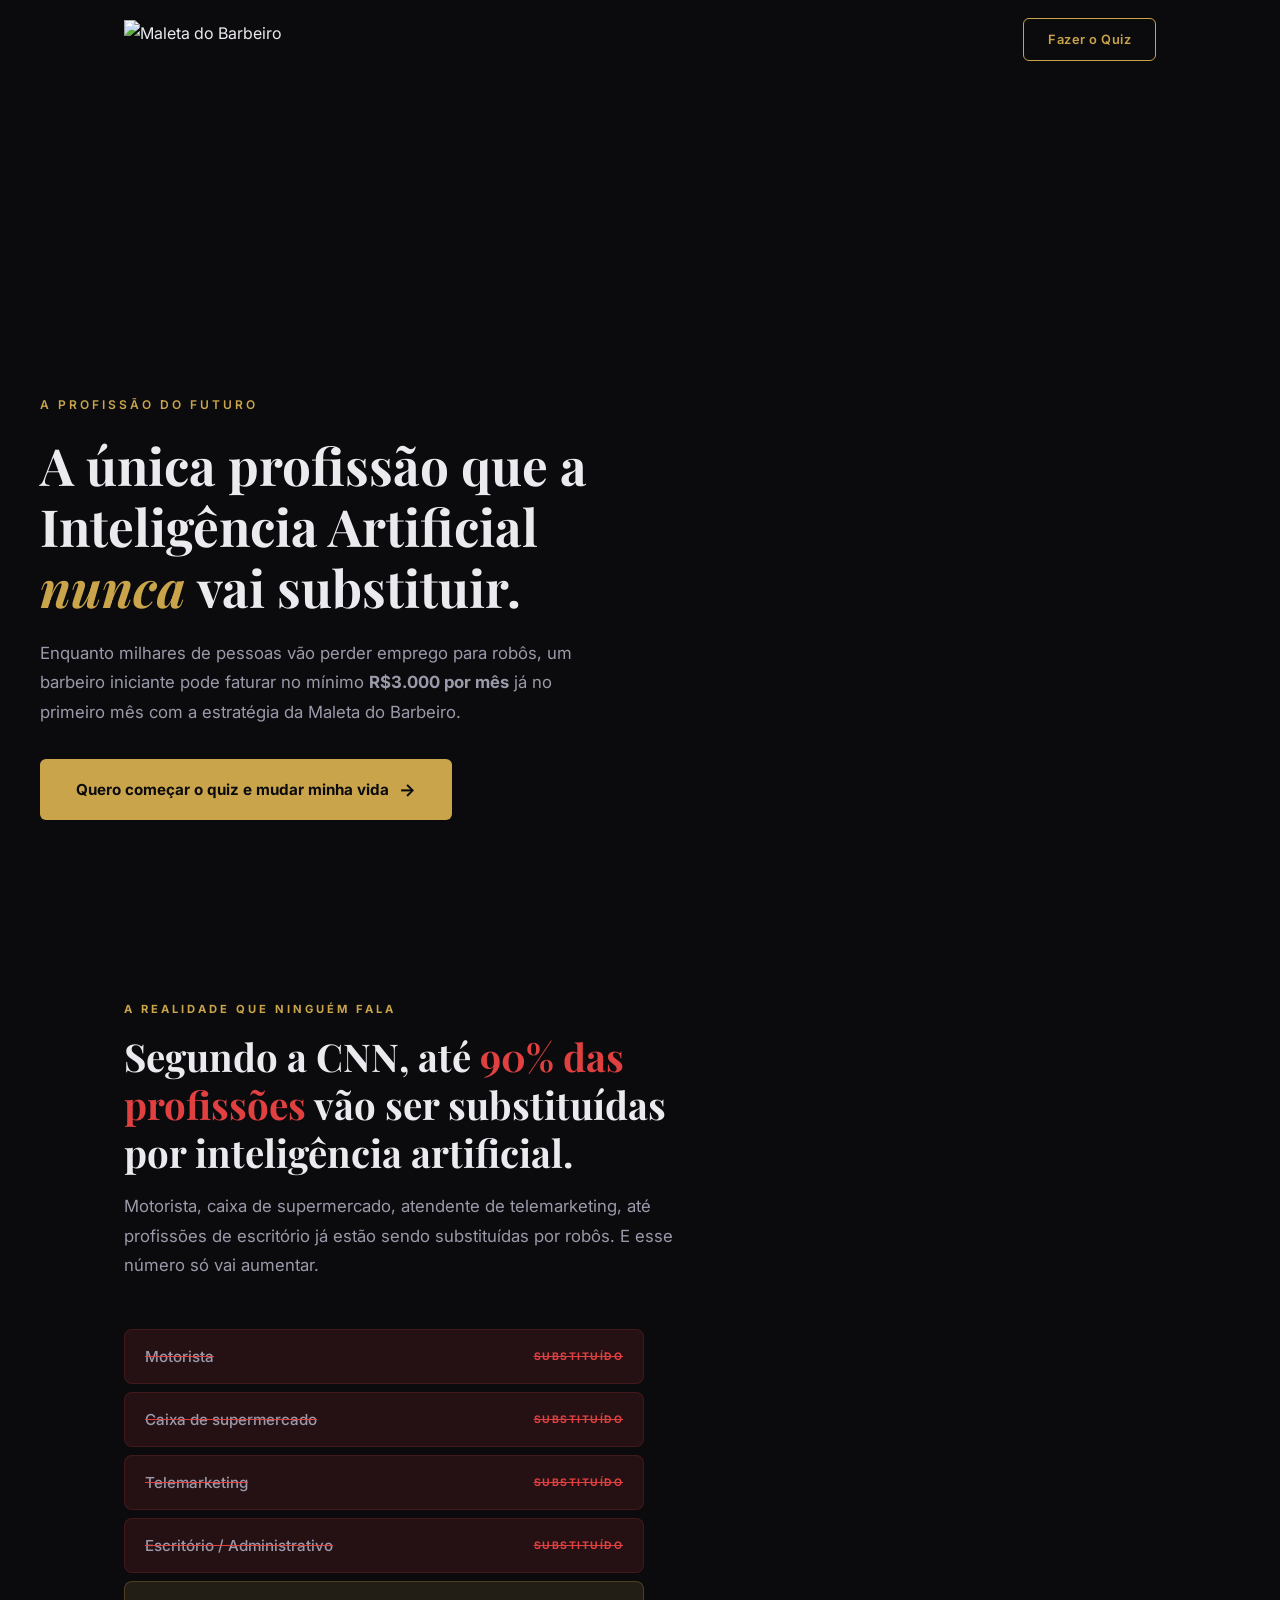
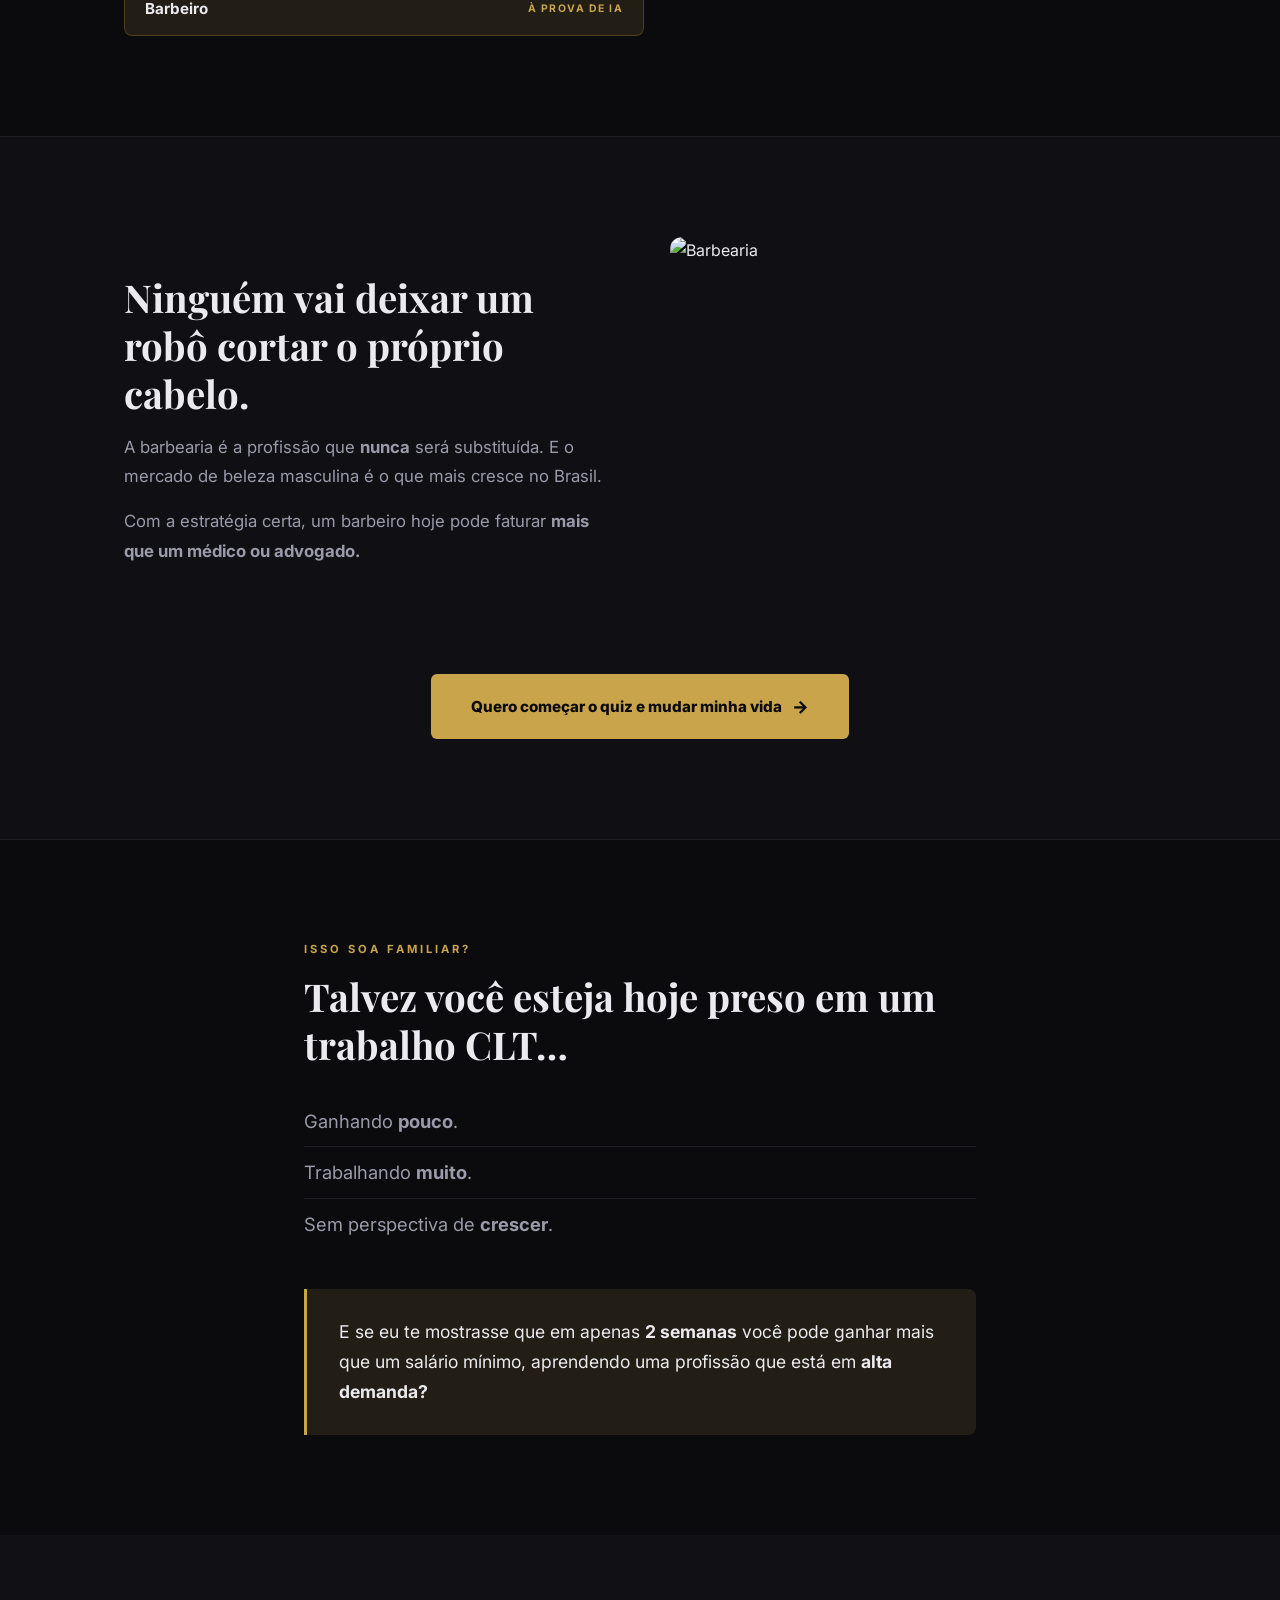
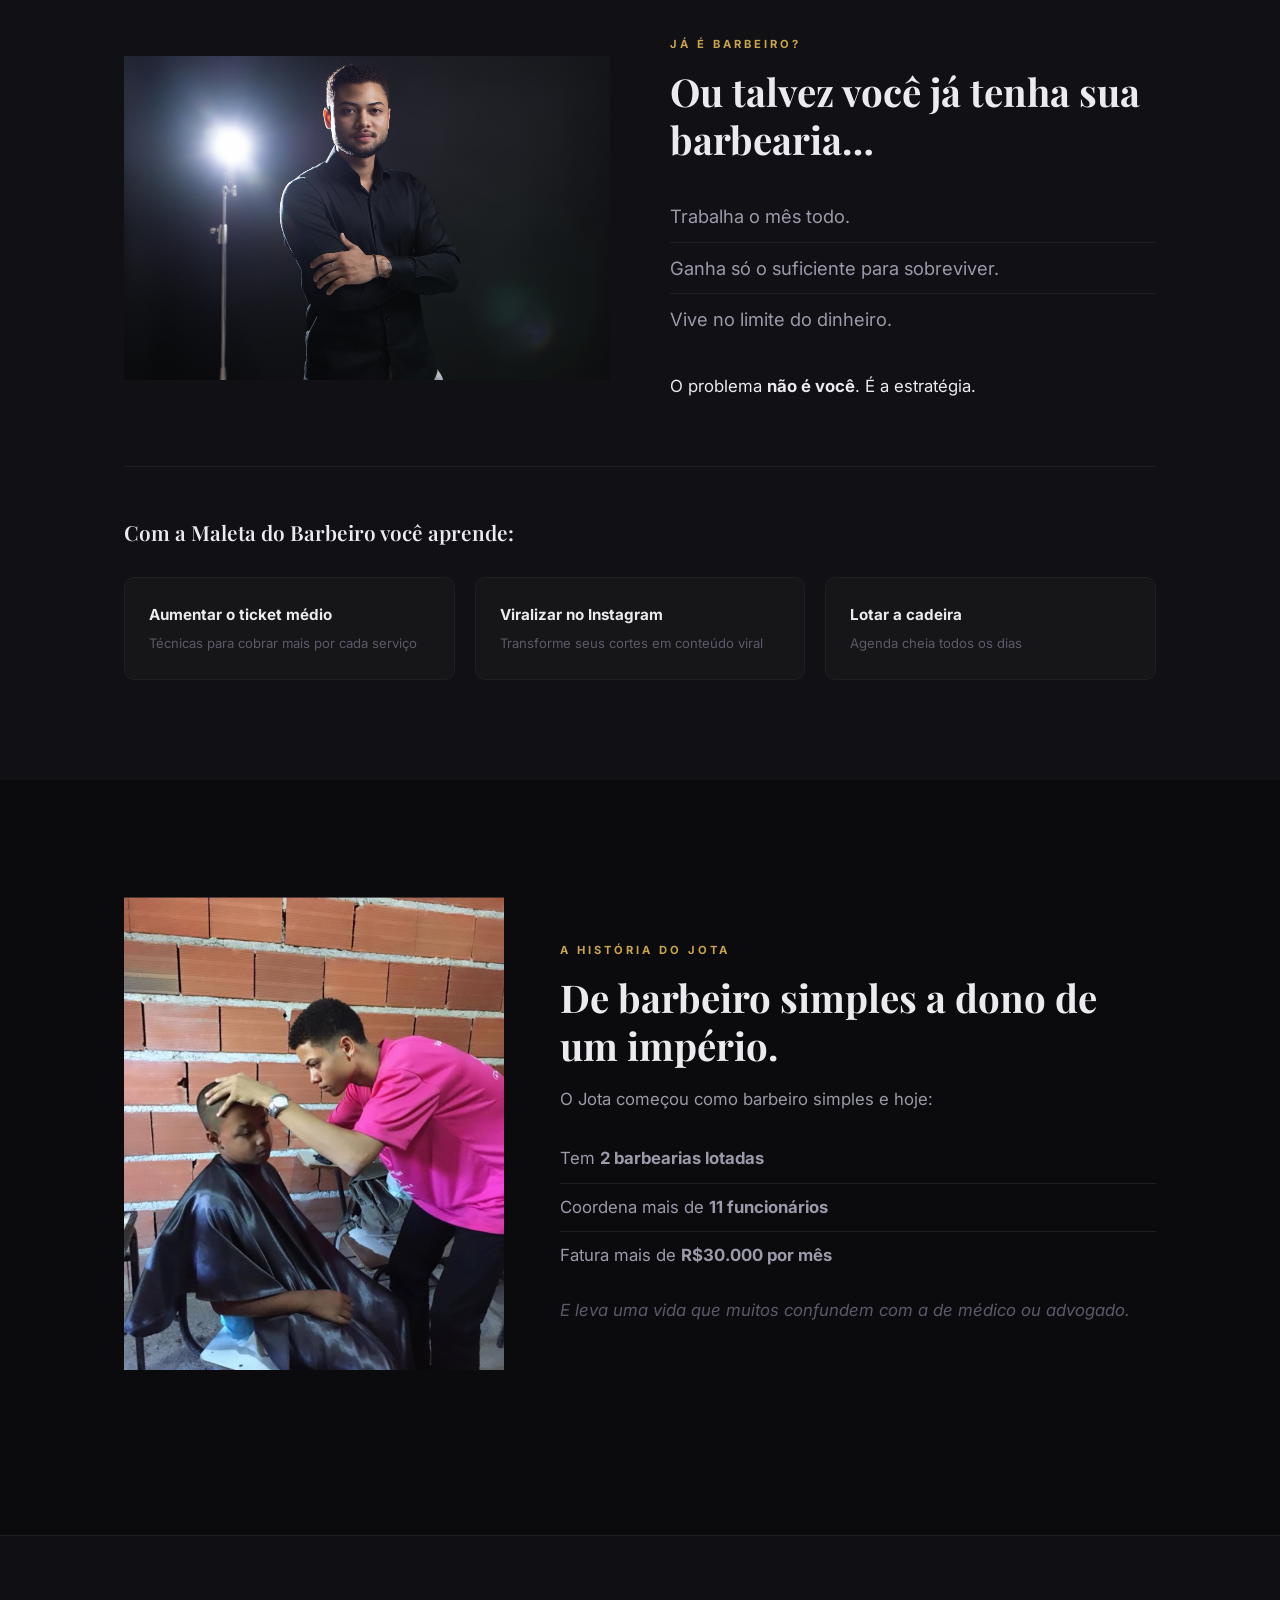
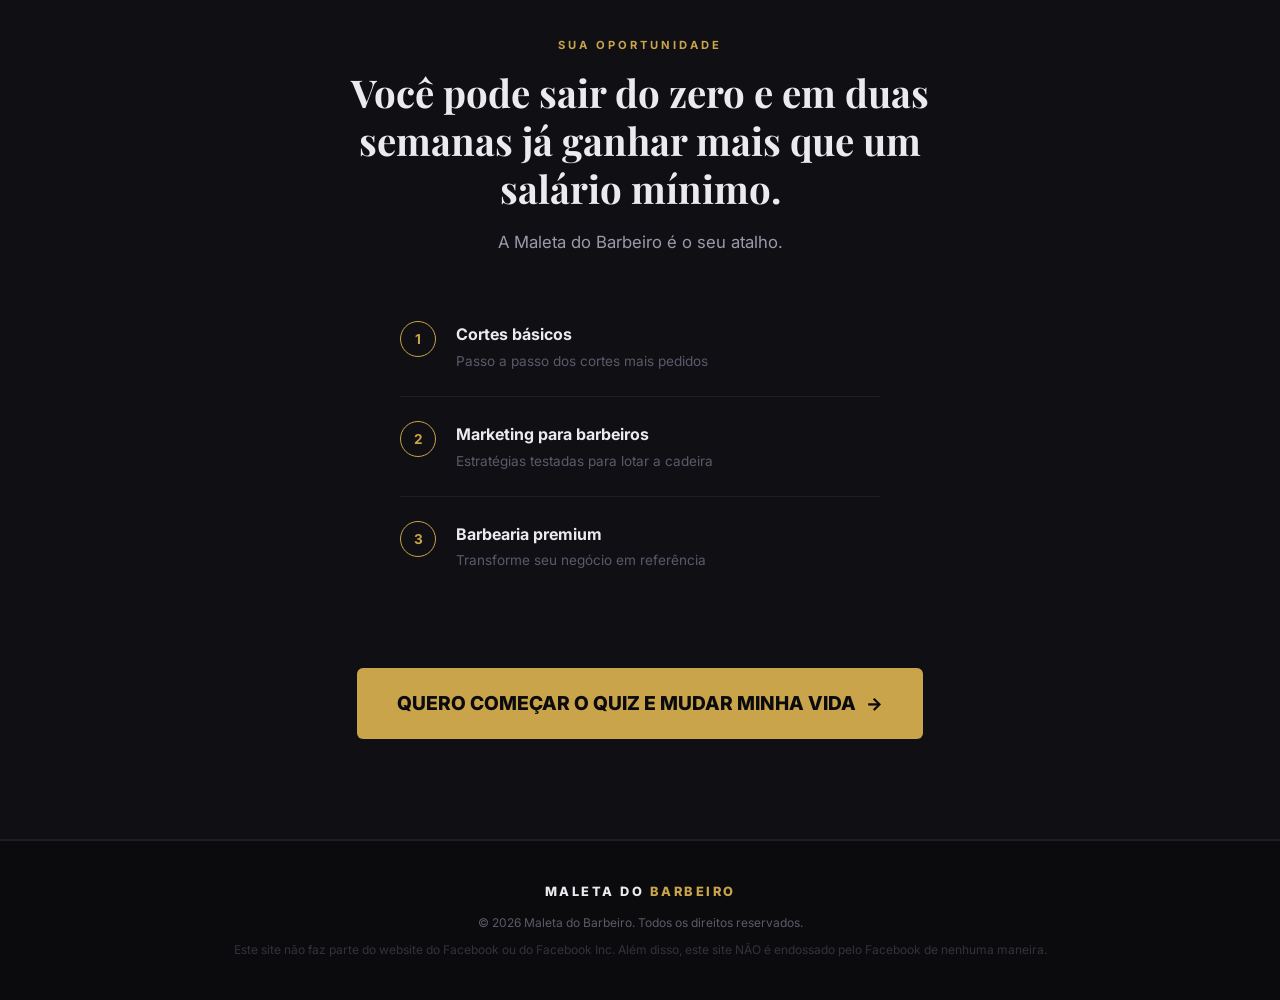
==== commit 22eba312: "Add Jotta logo to index and quiz header" ====
--- a/index.html
+++ b/index.html
@@ -16,7 +16,7 @@
     <nav class="navbar" id="navbar">
         <div class="nav-container">
             <div class="nav-logo">
-                <span class="logo-text">MALETA DO <span class="gold">BARBEIRO</span></span>
+                <img src="images/jotta-logo.png" alt="Maleta do Barbeiro" class="nav-logo-img">
             </div>
             <a href="quiz.html" class="nav-cta">Fazer o Quiz</a>
         </div>
--- a/styles.css
+++ b/styles.css
@@ -590,3 +590,16 @@
     background: transparent !important; 
     border: none !important; 
 }
+
+/* === Logo === */
+.nav-logo-img {
+    height: 40px;
+    width: auto;
+    display: block;
+}
+.quiz-logo-img {
+    height: 70px;
+    width: auto;
+    margin: 0 auto;
+    display: block;
+}
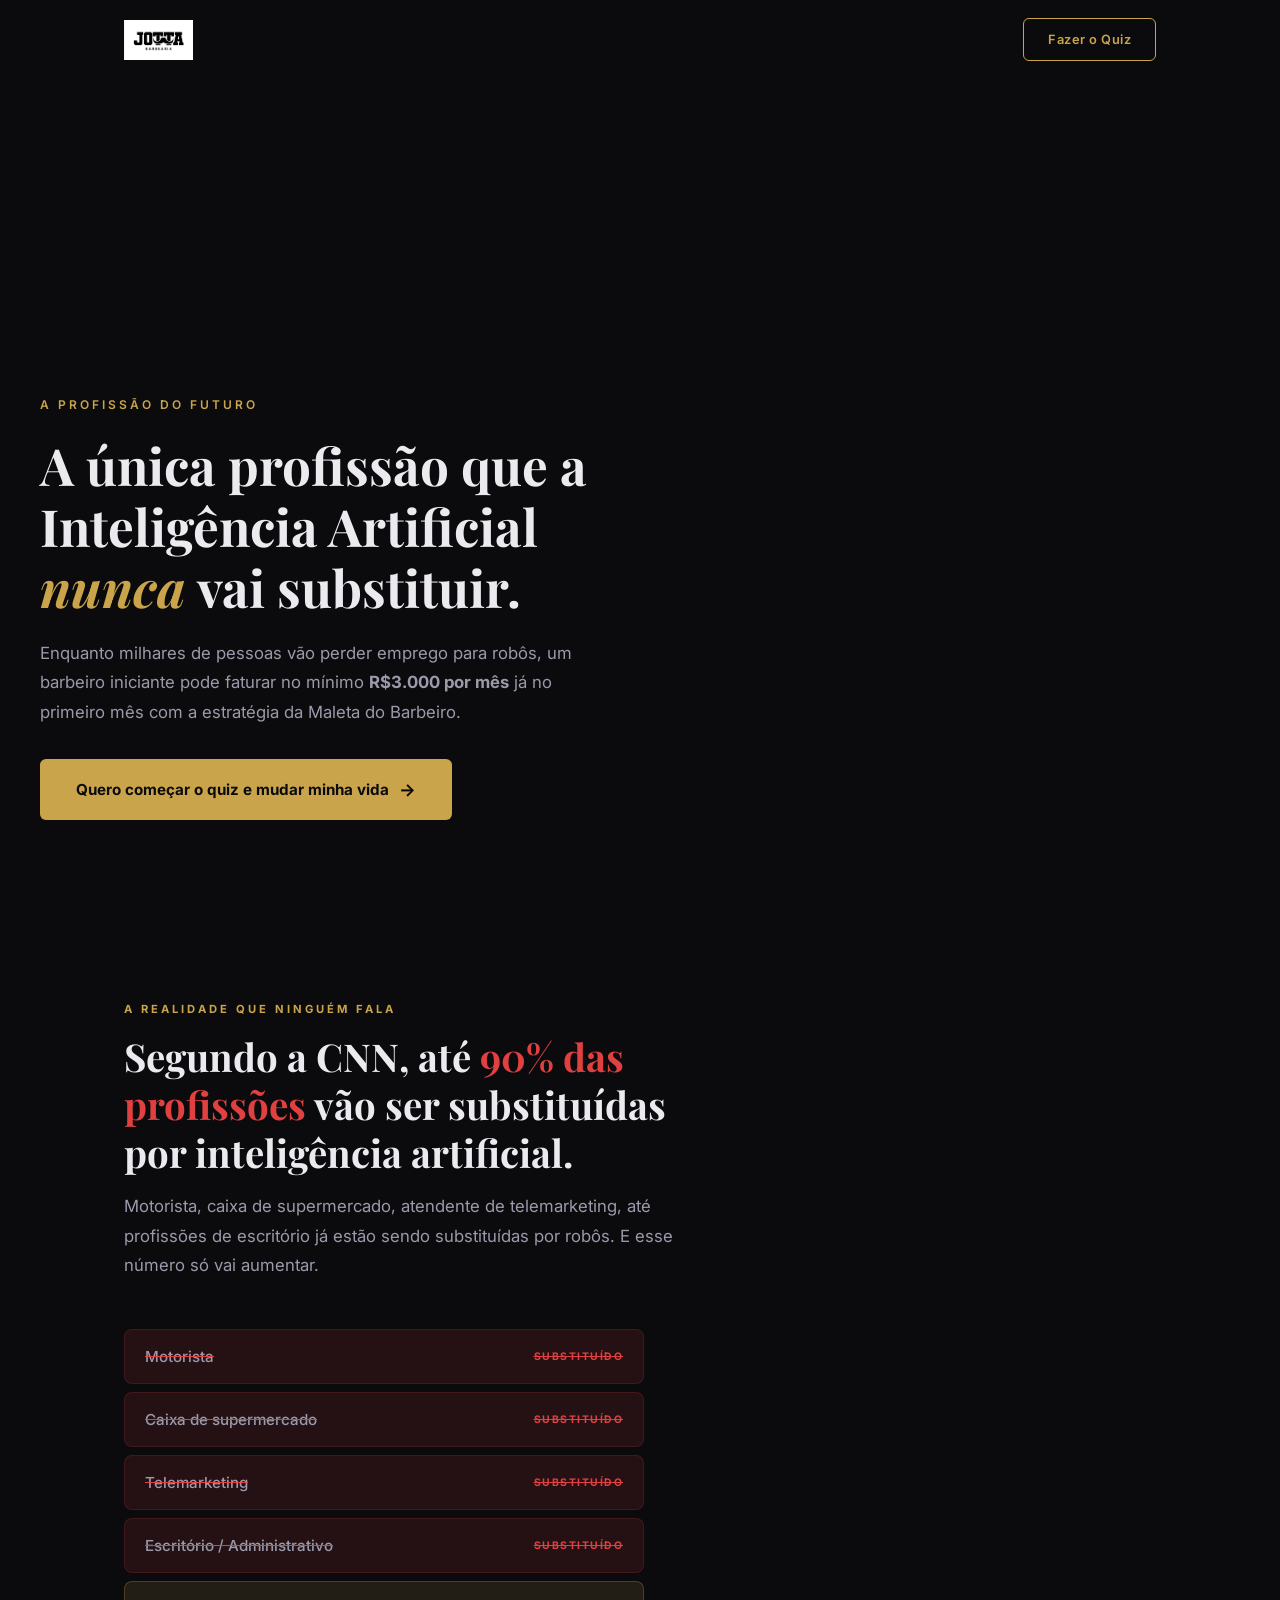
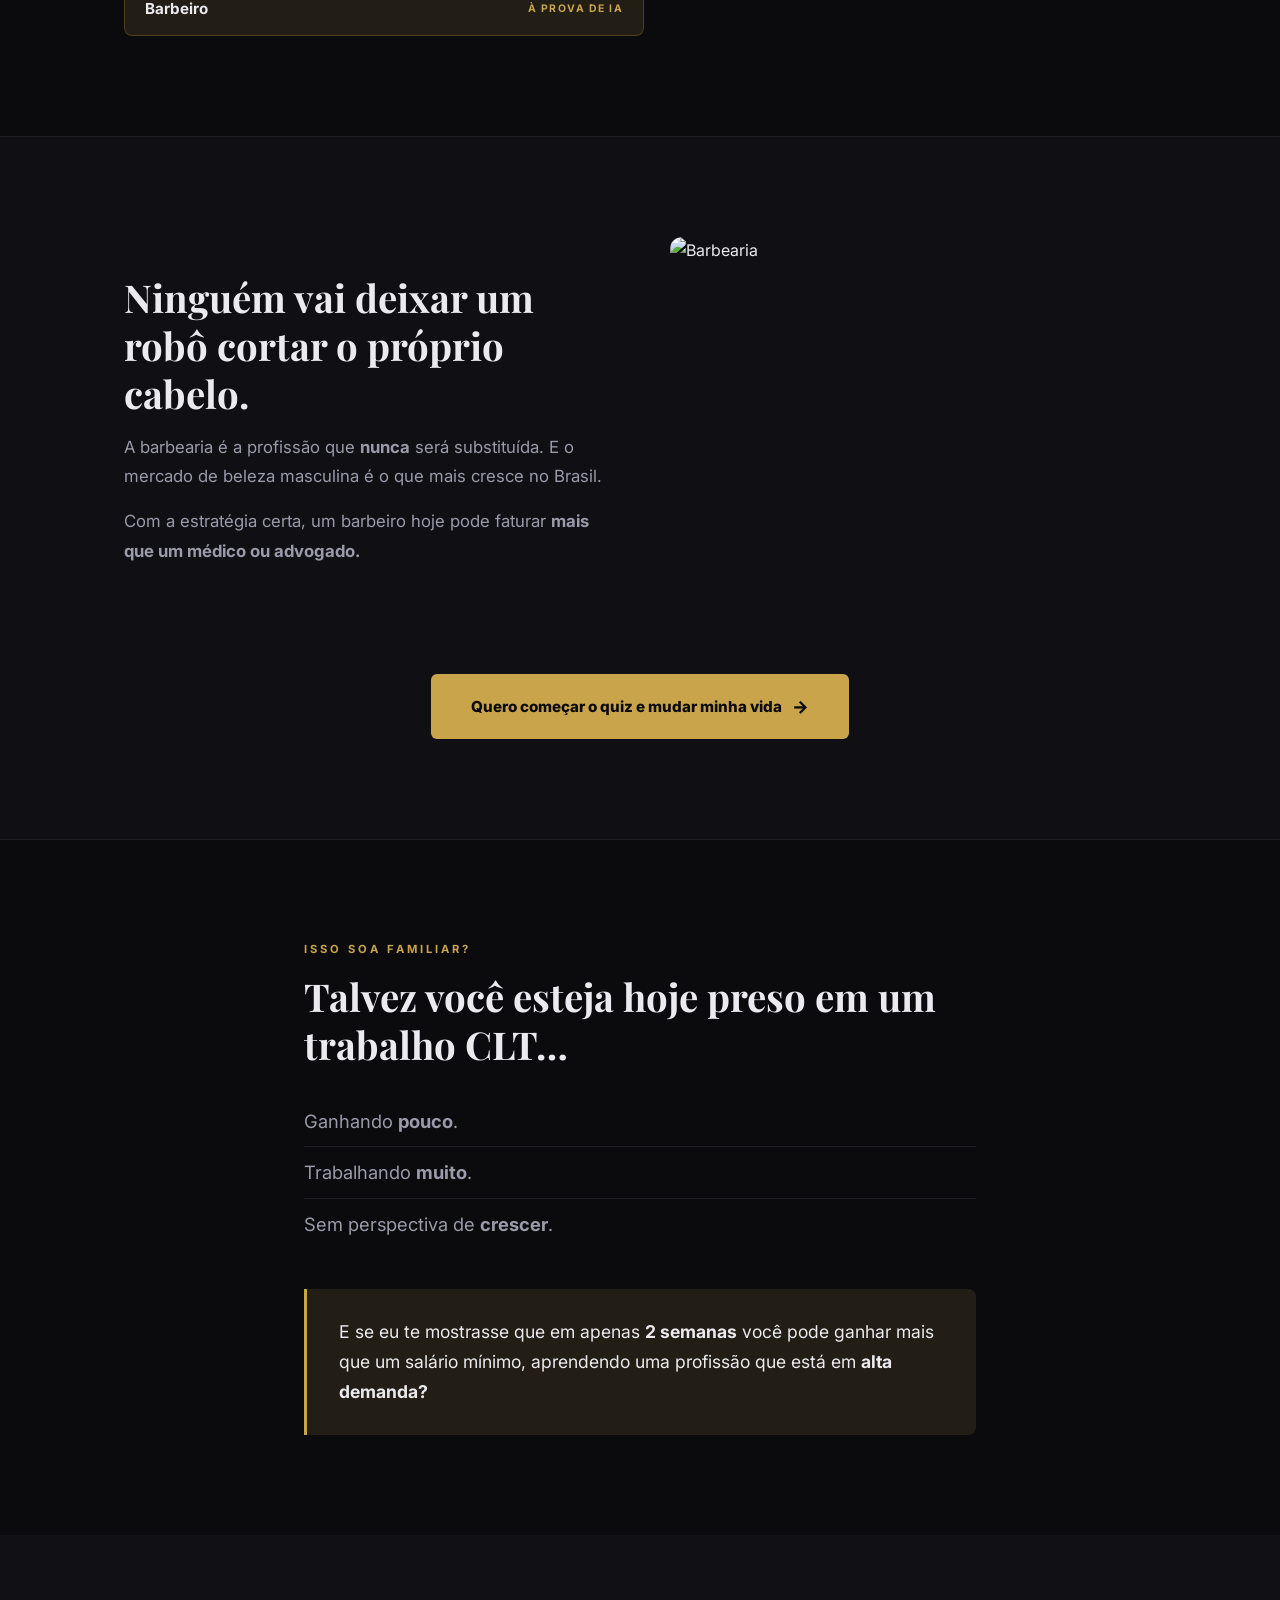
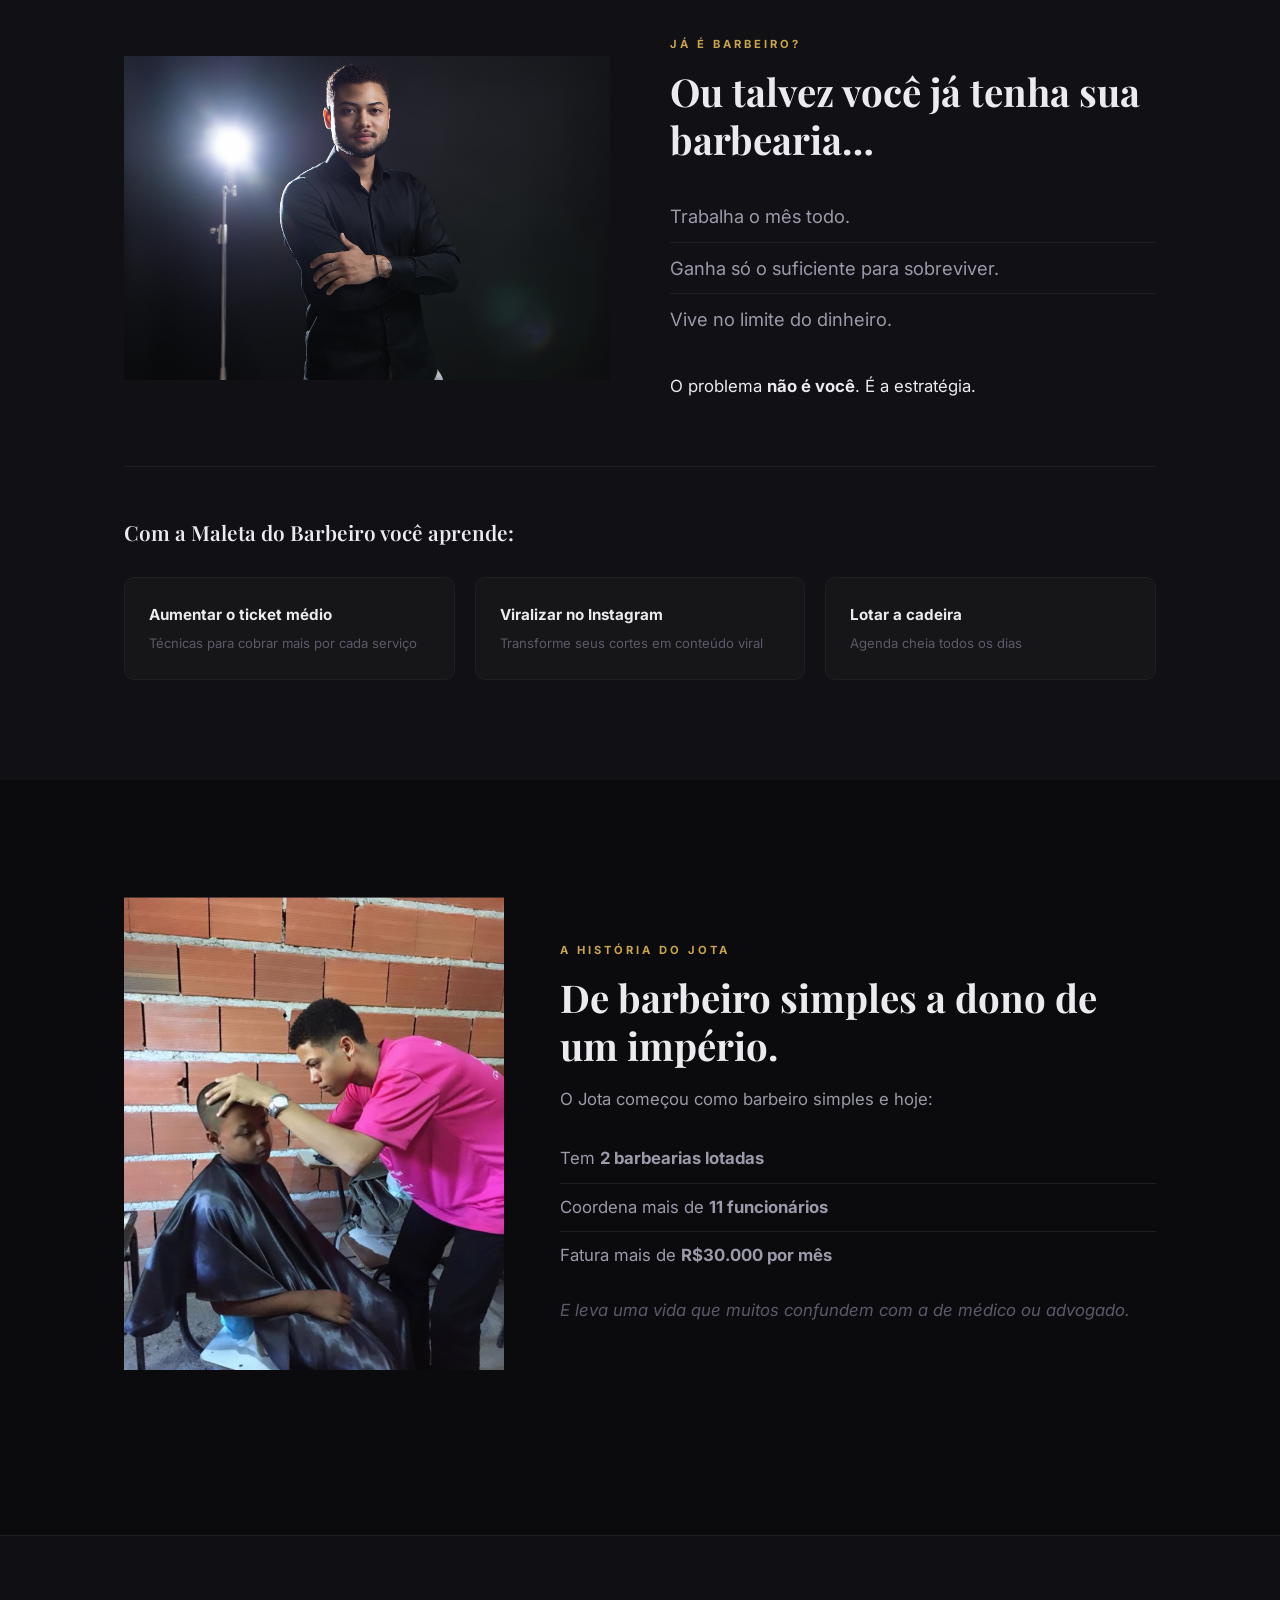
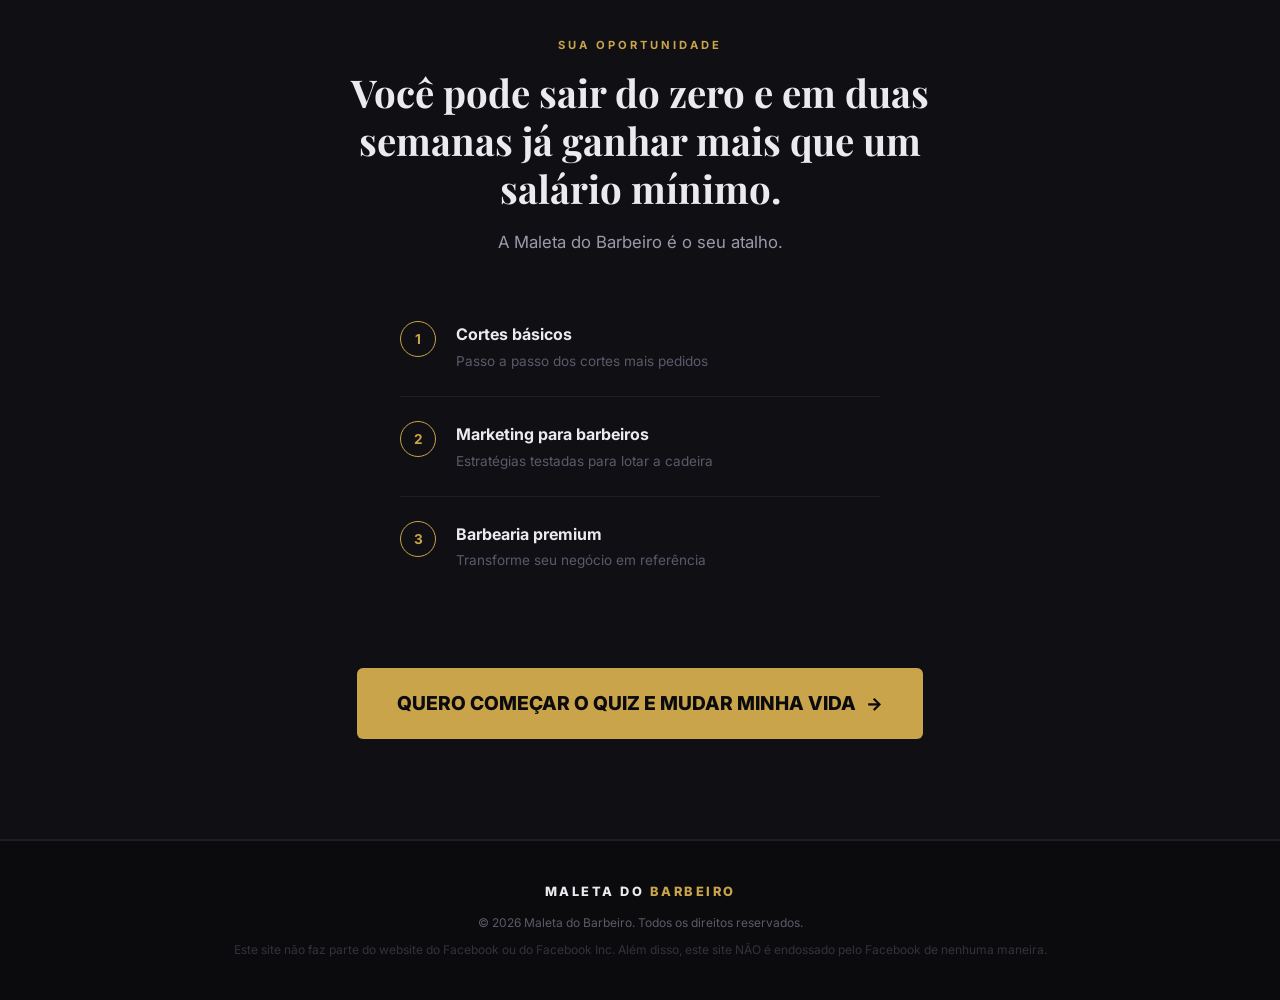
==== commit 3a0b95bb: "Add Facebook Pixel for tracking" ====
--- a/index.html
+++ b/index.html
@@ -9,6 +9,23 @@
     <link rel="preconnect" href="https://fonts.gstatic.com" crossorigin>
     <link href="https://fonts.googleapis.com/css2?family=Inter:wght@300;400;500;600;700;800;900&family=Playfair+Display:ital,wght@0,400;0,700;0,900;1,400;1,700&display=swap" rel="stylesheet">
     <link rel="stylesheet" href="styles.css">
+    <!-- Meta Pixel Code -->
+    <script>
+    !function(f,b,e,v,n,t,s)
+    {if(f.fbq)return;n=f.fbq=function(){n.callMethod?
+    n.callMethod.apply(n,arguments):n.queue.push(arguments)};
+    if(!f._fbq)f._fbq=n;n.push=n;n.loaded=!0;n.version='2.0';
+    n.queue=[];t=b.createElement(e);t.async=!0;
+    t.src=v;s=b.getElementsByTagName(e)[0];
+    s.parentNode.insertBefore(t,s)}(window, document,'script',
+    'https://connect.facebook.net/en_US/fbevents.js');
+    fbq('init', '2082145145969514');
+    fbq('track', 'PageView');
+    </script>
+    <noscript><img height="1" width="1" style="display:none"
+    src="https://www.facebook.com/tr?id=2082145145969514&ev=PageView&noscript=1"
+    /></noscript>
+    <!-- End Meta Pixel Code -->
 </head>
 <body>
 
